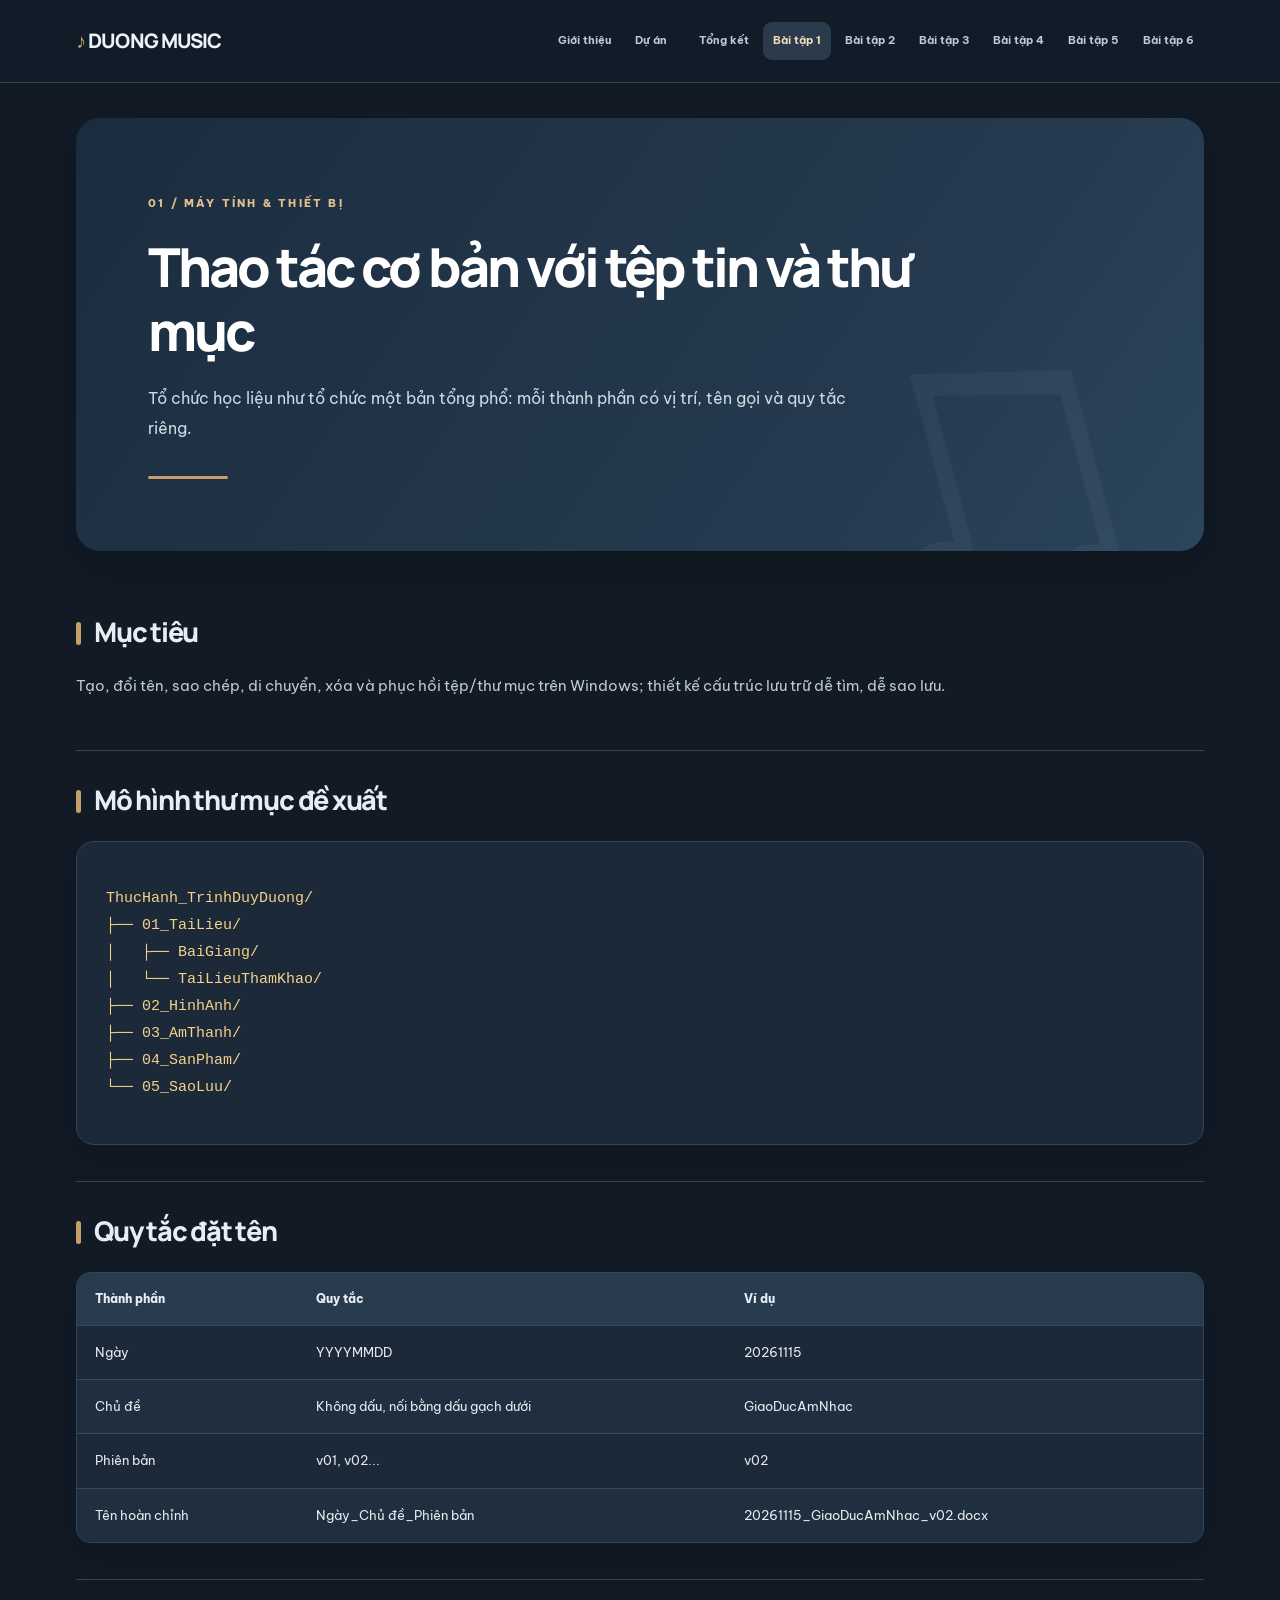
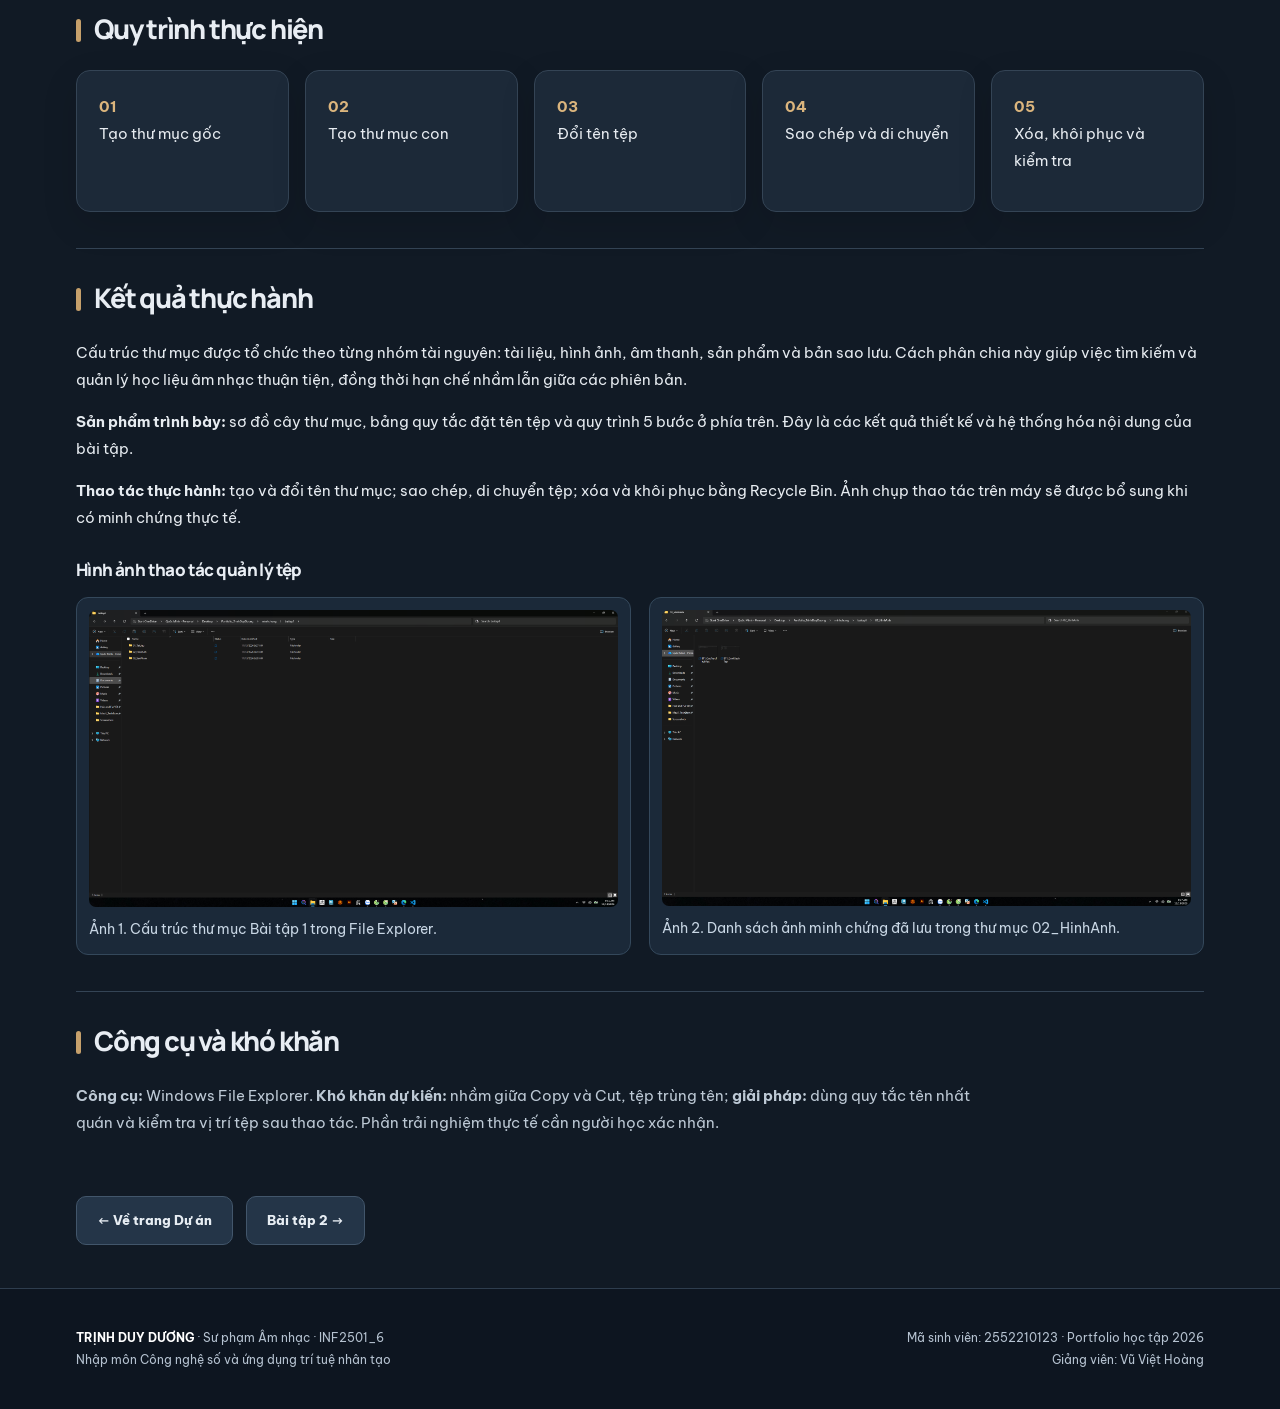
==== baitap1.html @ 11582a18 "Add files via upload" ====
<!DOCTYPE html>

<html lang="vi"><head><meta charset="utf-8"/><meta content="width=device-width, initial-scale=1" name="viewport"/><meta content="Portfolio học phần Công nghệ số và AI – Trịnh Duy Dương" name="description"/><title>Thao tác cơ bản với tệp tin và thư mục | DUONG MUSIC</title><link href="style.css" rel="stylesheet"/><script defer="True" src="assets/evidence.js"></script></head><body><header><div class="wrap nav"><a class="brand" href="index.html">♪ DUONG MUSIC</a><nav class="links"><a class="" href="index.html">Giới thiệu</a><a class="" href="projects.html">Dự án</a><a class="" href="conclusion.html">Tổng kết</a><a class="active" href="baitap1.html">Bài tập 1</a><a class="" href="baitap2.html">Bài tập 2</a><a class="" href="baitap3.html">Bài tập 3</a><a class="" href="baitap4.html">Bài tập 4</a><a class="" href="baitap5.html">Bài tập 5</a><a class="" href="baitap6.html">Bài tập 6</a></nav></div></header><main class="wrap"><div class="hero"><div class="eyebrow">01 / Máy tính &amp; thiết bị</div><h1>Thao tác cơ bản với tệp tin và thư mục</h1><p class="lead">Tổ chức học liệu như tổ chức một bản tổng phổ: mỗi thành phần có vị trí, tên gọi và quy tắc riêng.</p><div class="rule"></div></div><section class="section"><h2>Mục tiêu</h2><p>Tạo, đổi tên, sao chép, di chuyển, xóa và phục hồi tệp/thư mục trên Windows; thiết kế cấu trúc lưu trữ dễ tìm, dễ sao lưu.</p></section><section class="section"><h2>Mô hình thư mục đề xuất</h2><div class="card"><pre style="white-space:pre-wrap;color:#f5d18b">ThucHanh_TrinhDuyDuong/
├── 01_TaiLieu/
│   ├── BaiGiang/
│   └── TaiLieuThamKhao/
├── 02_HinhAnh/
├── 03_AmThanh/
├── 04_SanPham/
└── 05_SaoLuu/</pre></div></section><section class="section"><h2>Quy tắc đặt tên</h2><div class="tablewrap"><table><thead><tr><th>Thành phần</th><th>Quy tắc</th><th>Ví dụ</th></tr></thead><tbody><tr><td>Ngày</td><td>YYYYMMDD</td><td>20261115</td></tr><tr><td>Chủ đề</td><td>Không dấu, nối bằng dấu gạch dưới</td><td>GiaoDucAmNhac</td></tr><tr><td>Phiên bản</td><td>v01, v02...</td><td>v02</td></tr><tr><td>Tên hoàn chỉnh</td><td>Ngày_Chủ đề_Phiên bản</td><td>20261115_GiaoDucAmNhac_v02.docx</td></tr></tbody></table></div></section><section class="section"><h2>Quy trình thực hiện</h2><div class="flow"><div class="step"><strong>01</strong><p>Tạo thư mục gốc</p></div><div class="step"><strong>02</strong><p>Tạo thư mục con</p></div><div class="step"><strong>03</strong><p>Đổi tên tệp</p></div><div class="step"><strong>04</strong><p>Sao chép và di chuyển</p></div><div class="step"><strong>05</strong><p>Xóa, khôi phục và kiểm tra</p></div></div></section><section class="section"><h2>Kết quả thực hành</h2><div class="panel"><p>Cấu trúc thư mục được tổ chức theo từng nhóm tài nguyên: tài liệu, hình ảnh, âm thanh, sản phẩm và bản sao lưu. Cách phân chia này giúp việc tìm kiếm và quản lý học liệu âm nhạc thuận tiện, đồng thời hạn chế nhầm lẫn giữa các phiên bản.</p><p><strong>Sản phẩm trình bày:</strong> sơ đồ cây thư mục, bảng quy tắc đặt tên tệp và quy trình 5 bước ở phía trên. Đây là các kết quả thiết kế và hệ thống hóa nội dung của bài tập.</p><p><strong>Thao tác thực hành:</strong> tạo và đổi tên thư mục; sao chép, di chuyển tệp; xóa và khôi phục bằng Recycle Bin. Ảnh chụp thao tác trên máy sẽ được bổ sung khi có minh chứng thực tế.</p></div><div class="evidence-gallery" id="minhchung-bt1"><h3>Hình ảnh thao tác quản lý tệp</h3><div style="display:grid;grid-template-columns:repeat(auto-fit,minmax(280px,1fr));gap:18px;margin-top:14px">
<figure style="margin:0;padding:12px;background:#1b2939;border:1px solid #34485b;border-radius:12px"><img src="assets/BT1_CauTrucThuMuc.png" alt="Ảnh minh chứng Bài tập 1: ba thư mục 01_TaiLieu, 02_HinhAnh, 03_SanPham" style="display:block;width:100%;height:auto;border-radius:7px"/><figcaption style="padding-top:10px;color:#c8d6e4;font-size:14px">Ảnh 1. Cấu trúc thư mục Bài tập 1 trong File Explorer.</figcaption></figure>
<figure style="margin:0;padding:12px;background:#1b2939;border:1px solid #34485b;border-radius:12px"><img src="assets/BT1_DanhSachAnhMinhChung.png" alt="Ảnh minh chứng Bài tập 1: danh sách ảnh đã lưu trong thư mục 02_HinhAnh" style="display:block;width:100%;height:auto;border-radius:7px"/><figcaption style="padding-top:10px;color:#c8d6e4;font-size:14px">Ảnh 2. Danh sách ảnh minh chứng đã lưu trong thư mục 02_HinhAnh.</figcaption></figure>
</div></div></section><section class="section"><h2>Công cụ và khó khăn</h2><p><b>Công cụ:</b> Windows File Explorer. <b>Khó khăn dự kiến:</b> nhầm giữa Copy và Cut, tệp trùng tên; <b>giải pháp:</b> dùng quy tắc tên nhất quán và kiểm tra vị trí tệp sau thao tác. Phần trải nghiệm thực tế cần người học xác nhận.</p></section><p><a class="btn" href="projects.html">← Về trang Dự án</a> <a class="btn" href="baitap2.html">Bài tập 2 →</a></p></main><footer><div class="wrap footer-grid"><div><strong>TRỊNH DUY DƯƠNG</strong> · Sư phạm Âm nhạc · INF2501_6<br/>Nhập môn Công nghệ số và ứng dụng trí tuệ nhân tạo</div><div>Mã sinh viên: 2552210123 · Portfolio học tập 2026<br/>Giảng viên: Vũ Việt Hoàng</div></div></footer></body></html>
---- style.css ----
@import url('https://fonts.googleapis.com/css2?family=Be+Vietnam+Pro:wght@400;500;600;700;800&family=Manrope:wght@400;500;600;700;800&display=swap');
:root{--bg:#f7f7f4;--paper:#fff;--ink:#14233b;--sub:#5e6a7b;--navy:#101d32;--navy2:#1b2b44;--gold:#bd8c42;--line:#e3e6e9;--soft:#edf0f2;--radius:18px;--shadow:0 12px 38px rgba(16,29,50,.055)}
*{box-sizing:border-box}html{scroll-behavior:smooth}body{margin:0;background:var(--bg);color:var(--ink);font:15px/1.8 'Be Vietnam Pro','Manrope',Arial,sans-serif;-webkit-font-smoothing:antialiased}a{color:#8b622b;text-underline-offset:3px}a:hover{color:#b17d35}img{max-width:100%}p{margin:0 0 15px}h1,h2,h3{letter-spacing:-.035em}strong,b{font-weight:700}.wrap{max-width:1200px;margin:0 auto;padding:0 36px}
header{background:rgba(255,255,255,.96);border-bottom:1px solid var(--line);position:sticky;top:0;z-index:30;backdrop-filter:blur(20px)}.nav{min-height:82px;display:flex;align-items:center;justify-content:space-between;gap:22px}.brand{font:800 20px/1.2 'Manrope',sans-serif;letter-spacing:-.045em;color:var(--navy);text-decoration:none;white-space:nowrap}.brand::first-letter{color:var(--gold)}.links{display:flex;align-items:center;gap:3px}.links a{display:inline-block;color:#596579;text-decoration:none;padding:9px 13px;border-radius:9px;font-size:12px;font-weight:700;white-space:nowrap;transition:background .2s,color .2s}.links a:hover,.links a.active{color:var(--navy);background:#eef0f2}.links a[href^='baitap']{padding:9px 10px;font-size:11px}.links a[href='projects.html']{margin-right:8px}
main{min-height:72vh;padding-bottom:45px}.hero{position:relative;overflow:hidden;margin:35px 0 32px;padding:76px 72px 72px;border-radius:24px;background:linear-gradient(122deg,#111e32 0%,#192b45 73%,#233a58 100%);color:white;isolation:isolate;box-shadow:0 20px 48px rgba(16,29,50,.14)}.hero:after{content:'♫';position:absolute;right:50px;bottom:-145px;font:400 460px/1 Georgia,serif;color:rgba(255,255,255,.045);transform:rotate(-15deg);z-index:-1}.eyebrow{color:#e4b96e;font-size:11px;font-weight:800;letter-spacing:.2em;text-transform:uppercase}.hero h1{font:800 clamp(35px,4.2vw,59px)/1.19 'Manrope','Be Vietnam Pro',sans-serif;max-width:850px;letter-spacing:-.055em;margin:21px 0 20px}.hero .lead{font-size:16px;line-height:1.9;max-width:720px;color:#d7e1ed;margin:0}.rule{height:3px;width:80px;background:var(--gold);margin:32px 0 0;border-radius:4px}
.section{padding:30px 0 36px;border-bottom:1px solid var(--line)}.section:last-of-type{border-bottom:0}.section h2{color:var(--navy);font:800 27px/1.4 'Manrope','Be Vietnam Pro',sans-serif;margin:0 0 22px;letter-spacing:-.045em}.section h2:before{content:'';display:inline-block;width:5px;height:23px;background:var(--gold);border-radius:6px;margin-right:13px;vertical-align:-3px}.section h3{font:800 17px/1.55 'Manrope','Be Vietnam Pro',sans-serif;margin:0 0 13px;color:var(--navy)}.section>p{max-width:900px;color:#4e5a6a}.grid{display:grid;grid-template-columns:repeat(3,minmax(0,1fr));gap:20px}.grid.two{grid-template-columns:repeat(2,minmax(0,1fr))}.card{background:var(--paper);border:1px solid var(--line);border-radius:var(--radius);padding:28px 29px;box-shadow:var(--shadow);overflow:hidden;min-width:0}.card p,.card li{color:#536071}.card p:last-child{margin-bottom:0}.card .tag{margin:5px 0}.num{font:800 42px/1.1 'Manrope',sans-serif;color:var(--gold);margin-bottom:12px}.tag{display:inline-block;background:#f6eee2;color:#91672f;border:1px solid #e8d6b7;border-radius:7px;padding:4px 10px;font-size:11px;font-weight:700;letter-spacing:.02em}.btn{display:inline-flex;align-items:center;justify-content:center;gap:7px;padding:12px 20px;border:1px solid #cbd3dd;border-radius:10px;color:var(--navy);background:white;text-decoration:none;font-size:13px;font-weight:800;margin:9px 10px 8px 0;transition:transform .2s,box-shadow .2s}.btn:hover{transform:translateY(-2px);box-shadow:var(--shadow);color:var(--navy)}.btn.primary{background:var(--navy);color:white;border-color:var(--navy)}.list{padding-left:22px;margin:0}.list li{padding:5px 0}.notice{background:#fffaf1;border:1px solid #e8d8b8;border-left:4px solid var(--gold);padding:20px 24px;border-radius:10px;color:#554934}.muted{color:var(--sub)!important}.tablewrap{overflow-x:auto;border:1px solid var(--line);border-radius:14px;background:white;box-shadow:var(--shadow)}table{border-collapse:collapse;width:100%;min-width:620px;font-size:13px}th,td{padding:15px 18px;text-align:left;border-bottom:1px solid #e9ebef;vertical-align:top}th{background:#f1f3f5;color:var(--navy);font-size:12px;font-weight:800}tr:nth-child(even){background:#fafbfc}tr:last-child td{border-bottom:0}.figure{width:100%;border-radius:12px;border:1px solid var(--line);object-fit:contain;max-height:480px;background:#f2f4f6}.caption{font-size:12px;color:var(--sub);margin:7px 0 18px}.flow{display:flex;gap:16px;flex-wrap:wrap}.step{flex:1;min-width:180px;padding:22px;background:white;border:1px solid var(--line);border-radius:14px;box-shadow:var(--shadow)}.step strong{color:#a47735}.quote{font:600 20px/1.7 'Be Vietnam Pro',sans-serif;color:#273951;padding:24px 28px;border-left:4px solid var(--gold);background:#f7f4ee;border-radius:0 12px 12px 0}footer{background:var(--navy);color:#c4cfdd;padding:38px 0;font-size:12px;margin-top:35px}.footer-grid{display:flex;justify-content:space-between;gap:25px;flex-wrap:wrap}.footer-grid strong{color:white}.footer-grid>div:last-child{text-align:right}
/* bespoke home and projects */.home-hero{min-height:470px;display:flex;align-items:center}.home-hero h1{max-width:730px}.home-hero .lead{max-width:650px}.home-hero:before{content:'';position:absolute;width:420px;height:420px;right:-190px;top:-190px;border:1px solid rgba(255,255,255,.13);border-radius:50%;box-shadow:0 0 0 50px rgba(255,255,255,.025),0 0 0 100px rgba(255,255,255,.025)}.home-hero .hero-cta{margin-top:26px}.hero-cta .btn{background:#e7b96c;color:#172337;border:0}.section-kicker{font:800 11px/1.5 'Manrope',sans-serif;letter-spacing:.18em;text-transform:uppercase;color:#a1763e;margin-bottom:9px}.project-card{display:flex;flex-direction:column;min-height:270px;position:relative;transition:transform .2s,box-shadow .2s}.project-card:hover{transform:translateY(-4px);box-shadow:0 18px 38px rgba(16,29,50,.10)}.project-card .btn{margin-top:auto;align-self:flex-start}.project-card .num{font-size:35px}.section-head{display:flex;align-items:end;justify-content:space-between;gap:20px}.section-head p{max-width:600px;color:var(--sub)}
@media(max-width:1000px){.wrap{padding:0 22px}.nav{align-items:flex-start;flex-direction:column;padding:14px 0;gap:10px}.links{flex-wrap:wrap}.links a{font-size:11px}.hero{padding:58px 45px}.grid{grid-template-columns:repeat(2,minmax(0,1fr))}}@media(max-width:680px){.wrap{padding:0 16px}.hero{margin:20px 0;padding:48px 26px;border-radius:17px}.hero h1{font-size:33px}.hero .lead{font-size:14px}.grid,.grid.two{grid-template-columns:1fr}.card{padding:23px}.section{padding:22px 0}.section h2{font-size:22px}.footer-grid>div:last-child{text-align:left}.home-hero{min-height:380px}.links a[href^='baitap']{padding:7px}.nav{min-height:unset}}

/* DUONG MUSIC | Calm dark editorial palette — applies to all 9 pages */
:root{--bg:#111a25;--paper:#1c2938;--ink:#e6ebf0;--sub:#aebbc9;--navy:#e7edf4;--navy2:#233549;--gold:#c6a06b;--line:#344455;--soft:#223242;--shadow:0 12px 36px rgba(0,0,0,.12)}
body{background:var(--bg);color:var(--ink)}
header{background:rgba(19,29,41,.96);border-bottom-color:var(--line)}
.brand{color:#edf2f7}.links a{color:#c0cad5}.links a:hover,.links a.active{color:#f2dfbd;background:#2c3b4c}
a{color:#e3ba80}a:hover{color:#f6d4a2}
.hero{background:linear-gradient(125deg,#1b2c3e 0%,#263b50 74%,#2b455a 100%);box-shadow:0 16px 38px rgba(0,0,0,.16)}
.hero .lead{color:#d0dae3}.eyebrow{color:#e3c18c}
.section{border-bottom-color:var(--line)}.section h2,.section h3{color:#e8edf3}.section>p{color:#bdc9d5}
.card,.step{background:var(--paper);border-color:var(--line);box-shadow:var(--shadow)}
.card p,.card li{color:#c1ccd8}.muted{color:#aebbc9!important}.section-kicker{color:#d8b47f}.section-head p{color:#afbdca}
.tag{background:#3b352f;border-color:#65513a;color:#e5c18b}
.btn{background:#243548;border-color:#42566b;color:#e7edf3}.btn:hover{color:#fff;background:#30465d}.btn.primary{background:#b98f57;color:#111a25;border-color:#b98f57}.hero-cta .btn{background:#d1a76d;color:#1a2634}
.notice{background:#2d2b29;border-color:#5c4b36;color:#e3d6c5}
.tablewrap{background:var(--paper);border-color:var(--line)}th{background:#293b4e;color:#e6edf4}th,td{border-bottom-color:#39495b}tr:nth-child(even){background:#202f3f}tr:nth-child(odd){background:#1c2938}
.figure{background:#253545;border-color:var(--line)}.caption,.source-preview figcaption{color:#acbaca!important}
.quote{background:#273442;color:#e0e8ef}.step strong{color:#dbb57d}
footer{background:#0d1520;color:#b5c2d0;border-top:1px solid #2e3d4e}
footer strong{color:#edf2f7}
code{background:#2a394a;color:#e5c18b;padding:2px 5px;border-radius:4px}
input,textarea,select{background:#1c2938;color:#e6ebf0;border-color:#465a6e}
.source-preview img{border-color:#3b4d60!important}

/* Evidence areas display actual screenshots only when user-supplied files exist. */
.evidence-gallery{margin-top:26px}.evidence-gallery h3{margin-bottom:14px}.evidence-slot{min-height:130px;border:1px dashed #7c8a98;border-radius:15px;background:rgba(255,255,255,.025);display:flex;flex-direction:column;justify-content:center;align-items:center;gap:7px;padding:20px;text-align:center}.evidence-slot span{font-weight:700;color:#e6e9ee}.evidence-slot small{color:#9ba9b8}.evidence-slot img{width:100%;height:auto;max-height:370px;object-fit:contain;border-radius:10px}.evidence-gallery .grid{margin-top:14px}

/* Full-length navigation labels, responsive wrapping */
.nav{gap:16px;flex-wrap:wrap;padding-top:13px;padding-bottom:13px}.links{display:flex;flex-wrap:wrap;align-items:center;justify-content:flex-end;gap:4px}.links a{white-space:nowrap;font-size:clamp(11px,.82vw,13px);padding:9px 10px}@media(max-width:1050px){.nav{justify-content:center}.links{justify-content:center}}
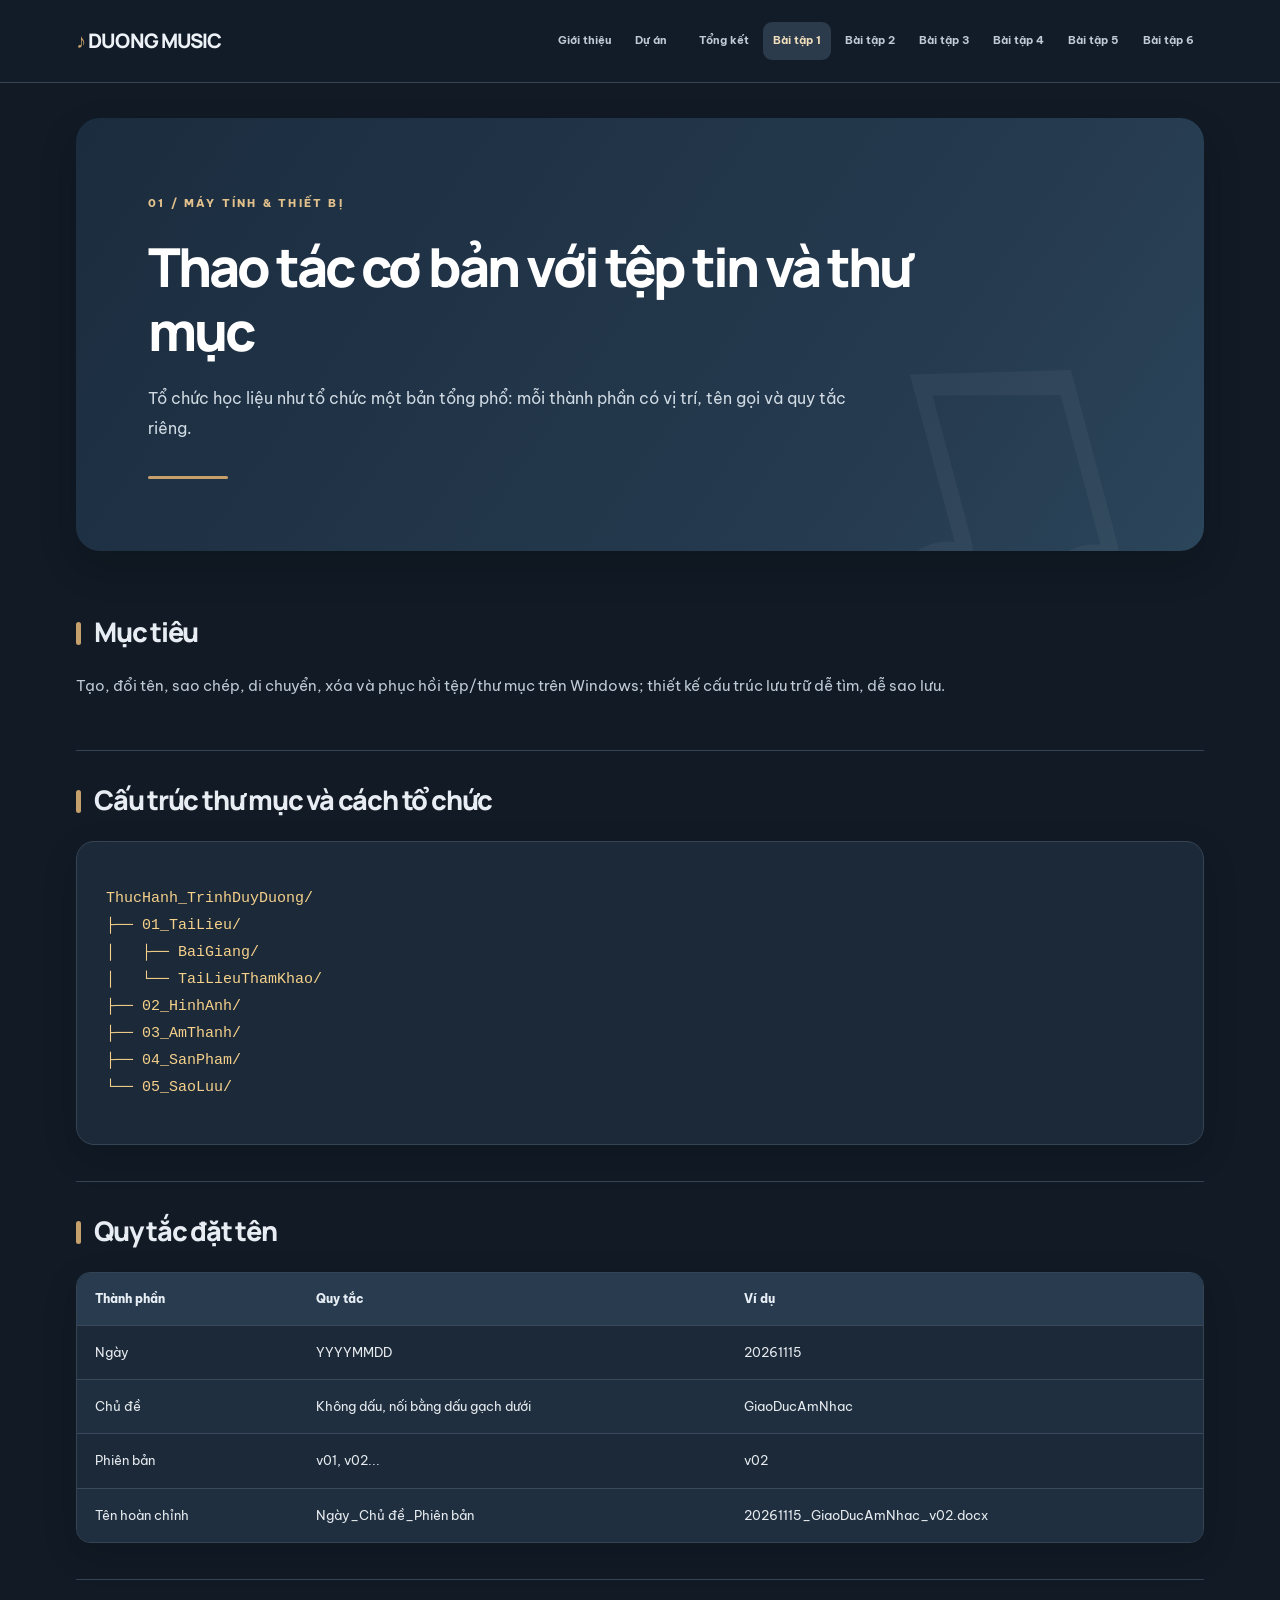
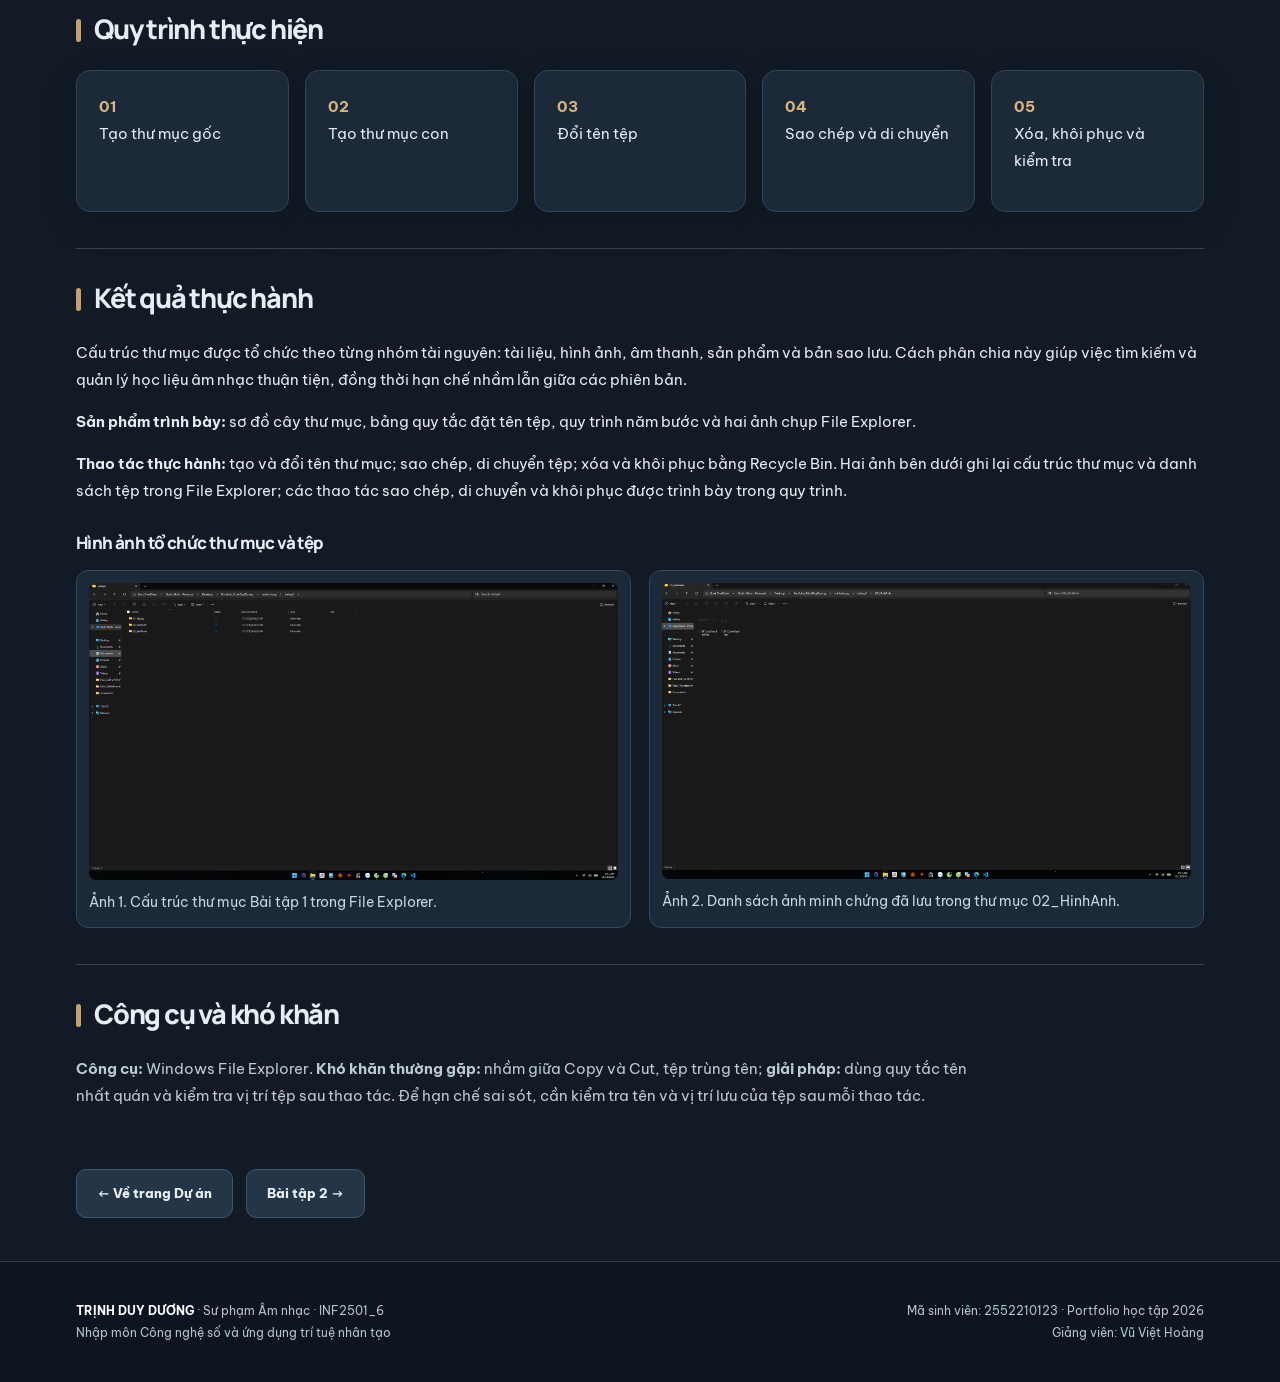
==== commit 846057ea: "Add files via upload" ====
--- a/baitap1.html
+++ b/baitap1.html
@@ -1,13 +1,13 @@
 <!DOCTYPE html>
 
-<html lang="vi"><head><meta charset="utf-8"/><meta content="width=device-width, initial-scale=1" name="viewport"/><meta content="Portfolio học phần Công nghệ số và AI – Trịnh Duy Dương" name="description"/><title>Thao tác cơ bản với tệp tin và thư mục | DUONG MUSIC</title><link href="style.css" rel="stylesheet"/><script defer="True" src="assets/evidence.js"></script></head><body><header><div class="wrap nav"><a class="brand" href="index.html">♪ DUONG MUSIC</a><nav class="links"><a class="" href="index.html">Giới thiệu</a><a class="" href="projects.html">Dự án</a><a class="" href="conclusion.html">Tổng kết</a><a class="active" href="baitap1.html">Bài tập 1</a><a class="" href="baitap2.html">Bài tập 2</a><a class="" href="baitap3.html">Bài tập 3</a><a class="" href="baitap4.html">Bài tập 4</a><a class="" href="baitap5.html">Bài tập 5</a><a class="" href="baitap6.html">Bài tập 6</a></nav></div></header><main class="wrap"><div class="hero"><div class="eyebrow">01 / Máy tính &amp; thiết bị</div><h1>Thao tác cơ bản với tệp tin và thư mục</h1><p class="lead">Tổ chức học liệu như tổ chức một bản tổng phổ: mỗi thành phần có vị trí, tên gọi và quy tắc riêng.</p><div class="rule"></div></div><section class="section"><h2>Mục tiêu</h2><p>Tạo, đổi tên, sao chép, di chuyển, xóa và phục hồi tệp/thư mục trên Windows; thiết kế cấu trúc lưu trữ dễ tìm, dễ sao lưu.</p></section><section class="section"><h2>Mô hình thư mục đề xuất</h2><div class="card"><pre style="white-space:pre-wrap;color:#f5d18b">ThucHanh_TrinhDuyDuong/
+<html lang="vi"><head><meta charset="utf-8"/><meta content="width=device-width, initial-scale=1" name="viewport"/><meta content="Portfolio học phần Công nghệ số và AI – Trịnh Duy Dương" name="description"/><title>Thao tác cơ bản với tệp tin và thư mục | DUONG MUSIC</title><link href="style.css" rel="stylesheet"/><script defer="True" src="assets/evidence.js"></script></head><body><header><div class="wrap nav"><a class="brand" href="index.html">♪ DUONG MUSIC</a><nav class="links"><a class="" href="index.html">Giới thiệu</a><a class="" href="projects.html">Dự án</a><a class="" href="conclusion.html">Tổng kết</a><a class="active" href="baitap1.html">Bài tập 1</a><a class="" href="baitap2.html">Bài tập 2</a><a class="" href="baitap3.html">Bài tập 3</a><a class="" href="baitap4.html">Bài tập 4</a><a class="" href="baitap5.html">Bài tập 5</a><a class="" href="baitap6.html">Bài tập 6</a></nav></div></header><main class="wrap"><div class="hero"><div class="eyebrow">01 / Máy tính &amp; thiết bị</div><h1>Thao tác cơ bản với tệp tin và thư mục</h1><p class="lead">Tổ chức học liệu như tổ chức một bản tổng phổ: mỗi thành phần có vị trí, tên gọi và quy tắc riêng.</p><div class="rule"></div></div><section class="section"><h2>Mục tiêu</h2><p>Tạo, đổi tên, sao chép, di chuyển, xóa và phục hồi tệp/thư mục trên Windows; thiết kế cấu trúc lưu trữ dễ tìm, dễ sao lưu.</p></section><section class="section"><h2>Cấu trúc thư mục và cách tổ chức</h2><div class="card"><pre style="white-space:pre-wrap;color:#f5d18b">ThucHanh_TrinhDuyDuong/
 ├── 01_TaiLieu/
 │   ├── BaiGiang/
 │   └── TaiLieuThamKhao/
 ├── 02_HinhAnh/
 ├── 03_AmThanh/
 ├── 04_SanPham/
-└── 05_SaoLuu/</pre></div></section><section class="section"><h2>Quy tắc đặt tên</h2><div class="tablewrap"><table><thead><tr><th>Thành phần</th><th>Quy tắc</th><th>Ví dụ</th></tr></thead><tbody><tr><td>Ngày</td><td>YYYYMMDD</td><td>20261115</td></tr><tr><td>Chủ đề</td><td>Không dấu, nối bằng dấu gạch dưới</td><td>GiaoDucAmNhac</td></tr><tr><td>Phiên bản</td><td>v01, v02...</td><td>v02</td></tr><tr><td>Tên hoàn chỉnh</td><td>Ngày_Chủ đề_Phiên bản</td><td>20261115_GiaoDucAmNhac_v02.docx</td></tr></tbody></table></div></section><section class="section"><h2>Quy trình thực hiện</h2><div class="flow"><div class="step"><strong>01</strong><p>Tạo thư mục gốc</p></div><div class="step"><strong>02</strong><p>Tạo thư mục con</p></div><div class="step"><strong>03</strong><p>Đổi tên tệp</p></div><div class="step"><strong>04</strong><p>Sao chép và di chuyển</p></div><div class="step"><strong>05</strong><p>Xóa, khôi phục và kiểm tra</p></div></div></section><section class="section"><h2>Kết quả thực hành</h2><div class="panel"><p>Cấu trúc thư mục được tổ chức theo từng nhóm tài nguyên: tài liệu, hình ảnh, âm thanh, sản phẩm và bản sao lưu. Cách phân chia này giúp việc tìm kiếm và quản lý học liệu âm nhạc thuận tiện, đồng thời hạn chế nhầm lẫn giữa các phiên bản.</p><p><strong>Sản phẩm trình bày:</strong> sơ đồ cây thư mục, bảng quy tắc đặt tên tệp và quy trình 5 bước ở phía trên. Đây là các kết quả thiết kế và hệ thống hóa nội dung của bài tập.</p><p><strong>Thao tác thực hành:</strong> tạo và đổi tên thư mục; sao chép, di chuyển tệp; xóa và khôi phục bằng Recycle Bin. Ảnh chụp thao tác trên máy sẽ được bổ sung khi có minh chứng thực tế.</p></div><div class="evidence-gallery" id="minhchung-bt1"><h3>Hình ảnh thao tác quản lý tệp</h3><div style="display:grid;grid-template-columns:repeat(auto-fit,minmax(280px,1fr));gap:18px;margin-top:14px">
+└── 05_SaoLuu/</pre></div></section><section class="section"><h2>Quy tắc đặt tên</h2><div class="tablewrap"><table><thead><tr><th>Thành phần</th><th>Quy tắc</th><th>Ví dụ</th></tr></thead><tbody><tr><td>Ngày</td><td>YYYYMMDD</td><td>20261115</td></tr><tr><td>Chủ đề</td><td>Không dấu, nối bằng dấu gạch dưới</td><td>GiaoDucAmNhac</td></tr><tr><td>Phiên bản</td><td>v01, v02...</td><td>v02</td></tr><tr><td>Tên hoàn chỉnh</td><td>Ngày_Chủ đề_Phiên bản</td><td>20261115_GiaoDucAmNhac_v02.docx</td></tr></tbody></table></div></section><section class="section"><h2>Quy trình thực hiện</h2><div class="flow"><div class="step"><strong>01</strong><p>Tạo thư mục gốc</p></div><div class="step"><strong>02</strong><p>Tạo thư mục con</p></div><div class="step"><strong>03</strong><p>Đổi tên tệp</p></div><div class="step"><strong>04</strong><p>Sao chép và di chuyển</p></div><div class="step"><strong>05</strong><p>Xóa, khôi phục và kiểm tra</p></div></div></section><section class="section"><h2>Kết quả thực hành</h2><div class="panel"><p>Cấu trúc thư mục được tổ chức theo từng nhóm tài nguyên: tài liệu, hình ảnh, âm thanh, sản phẩm và bản sao lưu. Cách phân chia này giúp việc tìm kiếm và quản lý học liệu âm nhạc thuận tiện, đồng thời hạn chế nhầm lẫn giữa các phiên bản.</p><p><strong>Sản phẩm trình bày:</strong> sơ đồ cây thư mục, bảng quy tắc đặt tên tệp, quy trình năm bước và hai ảnh chụp File Explorer.</p><p><strong>Thao tác thực hành:</strong> tạo và đổi tên thư mục; sao chép, di chuyển tệp; xóa và khôi phục bằng Recycle Bin. Hai ảnh bên dưới ghi lại cấu trúc thư mục và danh sách tệp trong File Explorer; các thao tác sao chép, di chuyển và khôi phục được trình bày trong quy trình.</p></div><div class="evidence-gallery" id="minhchung-bt1"><h3>Hình ảnh tổ chức thư mục và tệp</h3><div style="display:grid;grid-template-columns:repeat(auto-fit,minmax(280px,1fr));gap:18px;margin-top:14px">
 <figure style="margin:0;padding:12px;background:#1b2939;border:1px solid #34485b;border-radius:12px"><img src="assets/BT1_CauTrucThuMuc.png" alt="Ảnh minh chứng Bài tập 1: ba thư mục 01_TaiLieu, 02_HinhAnh, 03_SanPham" style="display:block;width:100%;height:auto;border-radius:7px"/><figcaption style="padding-top:10px;color:#c8d6e4;font-size:14px">Ảnh 1. Cấu trúc thư mục Bài tập 1 trong File Explorer.</figcaption></figure>
 <figure style="margin:0;padding:12px;background:#1b2939;border:1px solid #34485b;border-radius:12px"><img src="assets/BT1_DanhSachAnhMinhChung.png" alt="Ảnh minh chứng Bài tập 1: danh sách ảnh đã lưu trong thư mục 02_HinhAnh" style="display:block;width:100%;height:auto;border-radius:7px"/><figcaption style="padding-top:10px;color:#c8d6e4;font-size:14px">Ảnh 2. Danh sách ảnh minh chứng đã lưu trong thư mục 02_HinhAnh.</figcaption></figure>
-</div></div></section><section class="section"><h2>Công cụ và khó khăn</h2><p><b>Công cụ:</b> Windows File Explorer. <b>Khó khăn dự kiến:</b> nhầm giữa Copy và Cut, tệp trùng tên; <b>giải pháp:</b> dùng quy tắc tên nhất quán và kiểm tra vị trí tệp sau thao tác. Phần trải nghiệm thực tế cần người học xác nhận.</p></section><p><a class="btn" href="projects.html">← Về trang Dự án</a> <a class="btn" href="baitap2.html">Bài tập 2 →</a></p></main><footer><div class="wrap footer-grid"><div><strong>TRỊNH DUY DƯƠNG</strong> · Sư phạm Âm nhạc · INF2501_6<br/>Nhập môn Công nghệ số và ứng dụng trí tuệ nhân tạo</div><div>Mã sinh viên: 2552210123 · Portfolio học tập 2026<br/>Giảng viên: Vũ Việt Hoàng</div></div></footer></body></html>+</div></div></section><section class="section"><h2>Công cụ và khó khăn</h2><p><b>Công cụ:</b> Windows File Explorer. <b>Khó khăn thường gặp:</b> nhầm giữa Copy và Cut, tệp trùng tên; <b>giải pháp:</b> dùng quy tắc tên nhất quán và kiểm tra vị trí tệp sau thao tác. Để hạn chế sai sót, cần kiểm tra tên và vị trí lưu của tệp sau mỗi thao tác.</p></section><p><a class="btn" href="projects.html">← Về trang Dự án</a> <a class="btn" href="baitap2.html">Bài tập 2 →</a></p></main><footer><div class="wrap footer-grid"><div><strong>TRỊNH DUY DƯƠNG</strong> · Sư phạm Âm nhạc · INF2501_6<br/>Nhập môn Công nghệ số và ứng dụng trí tuệ nhân tạo</div><div>Mã sinh viên: 2552210123 · Portfolio học tập 2026<br/>Giảng viên: Vũ Việt Hoàng</div></div></footer></body></html>
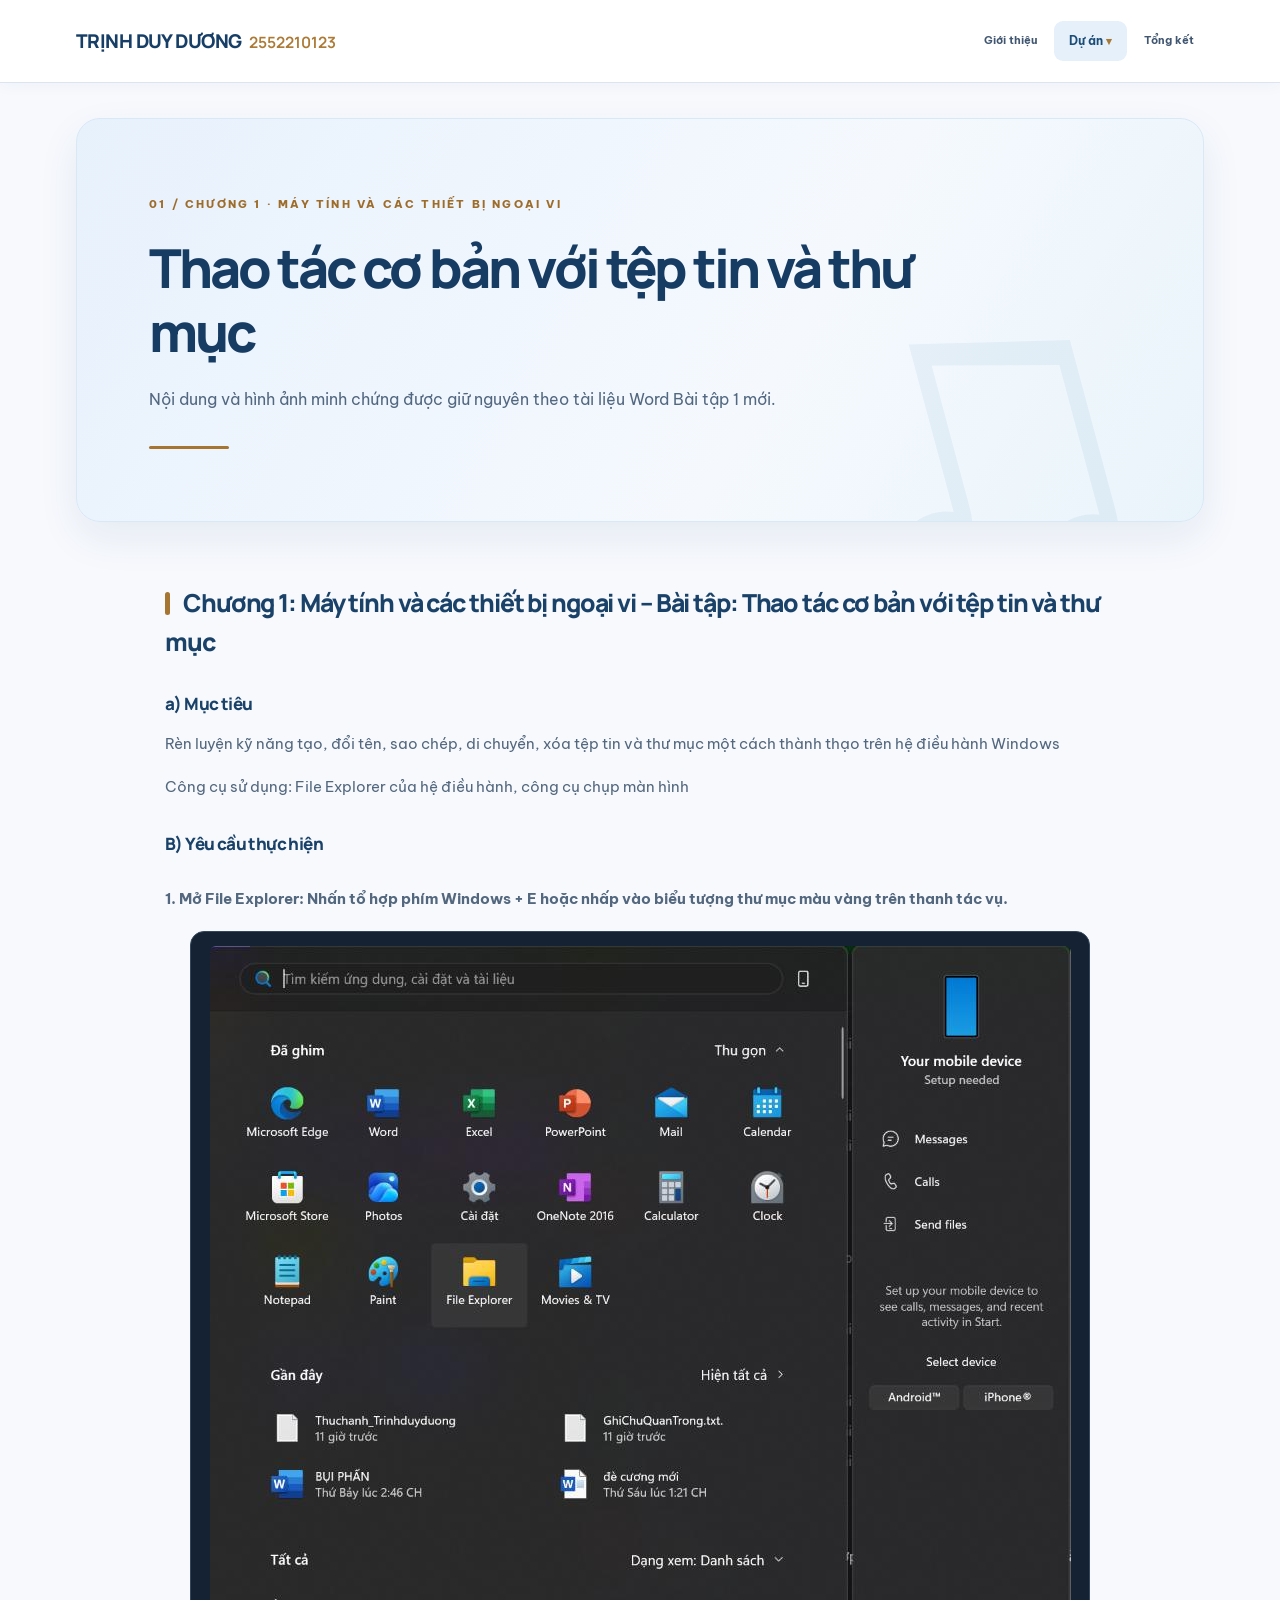
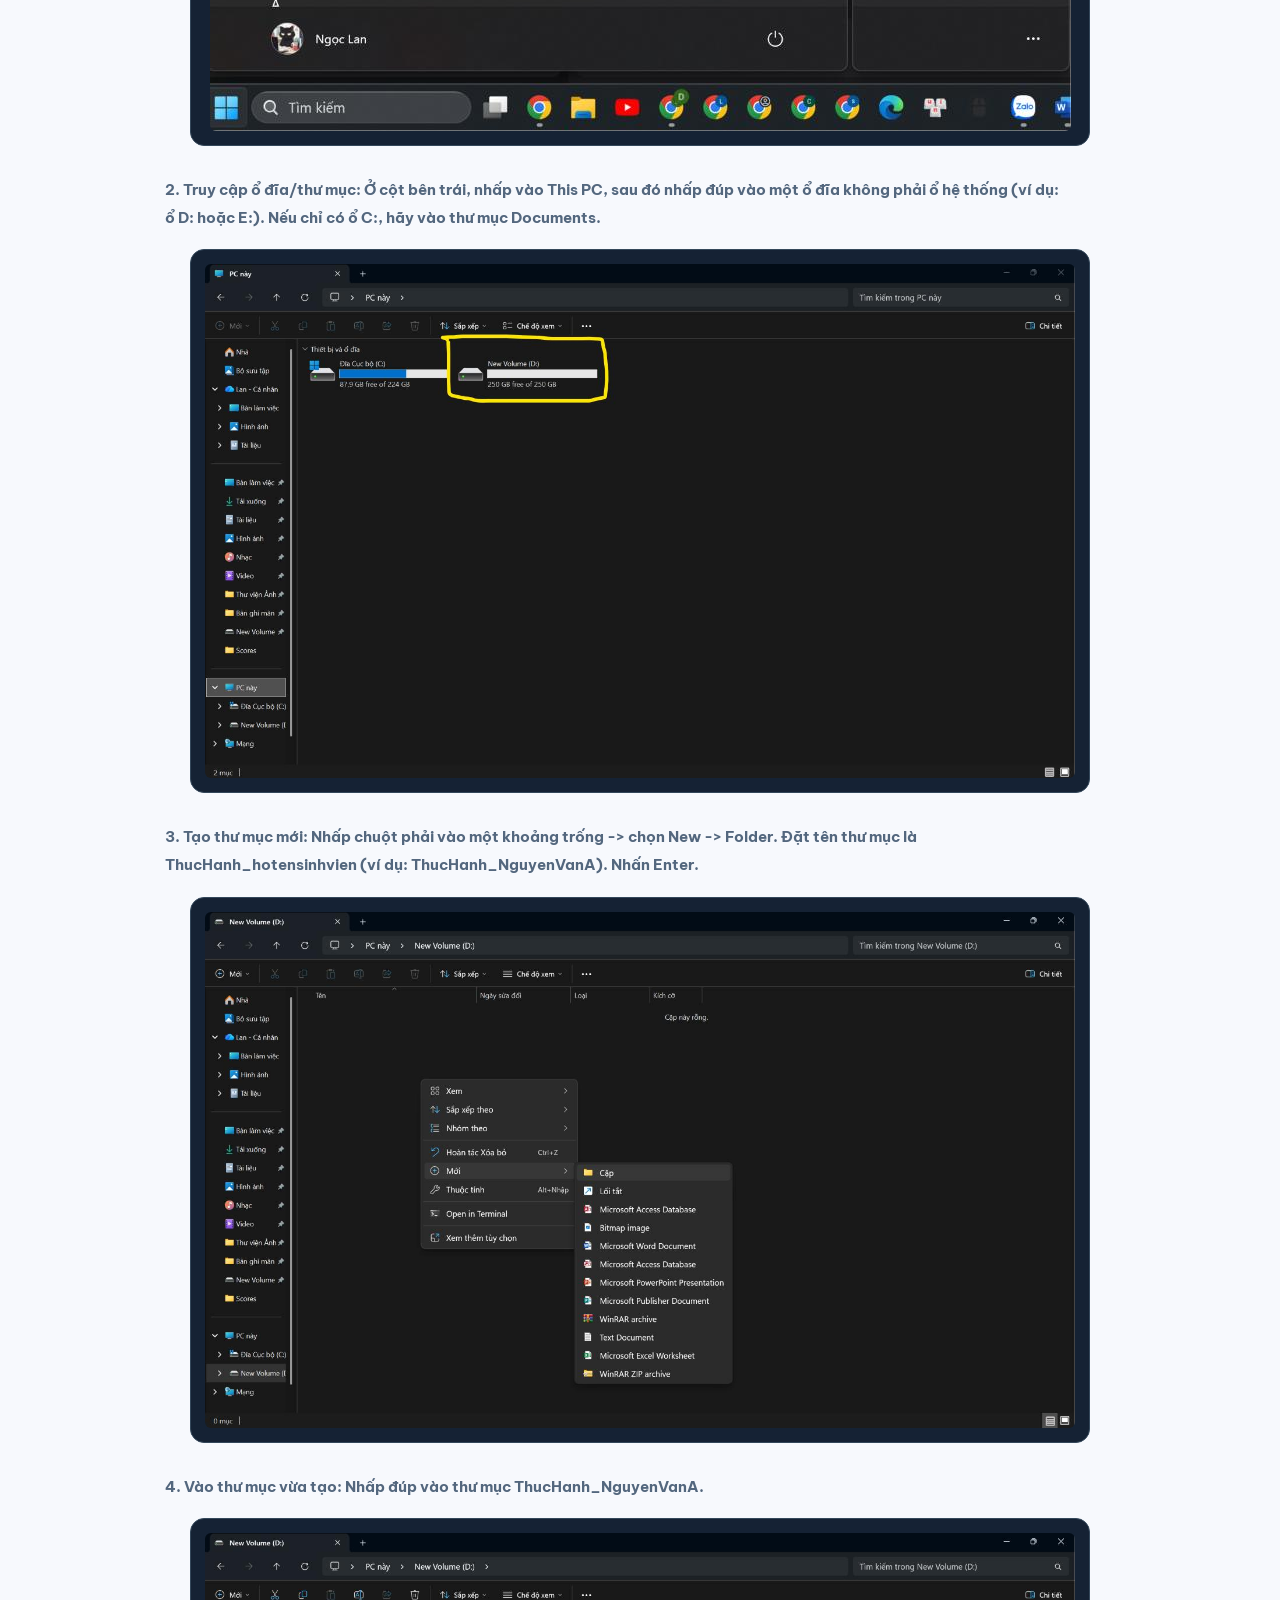
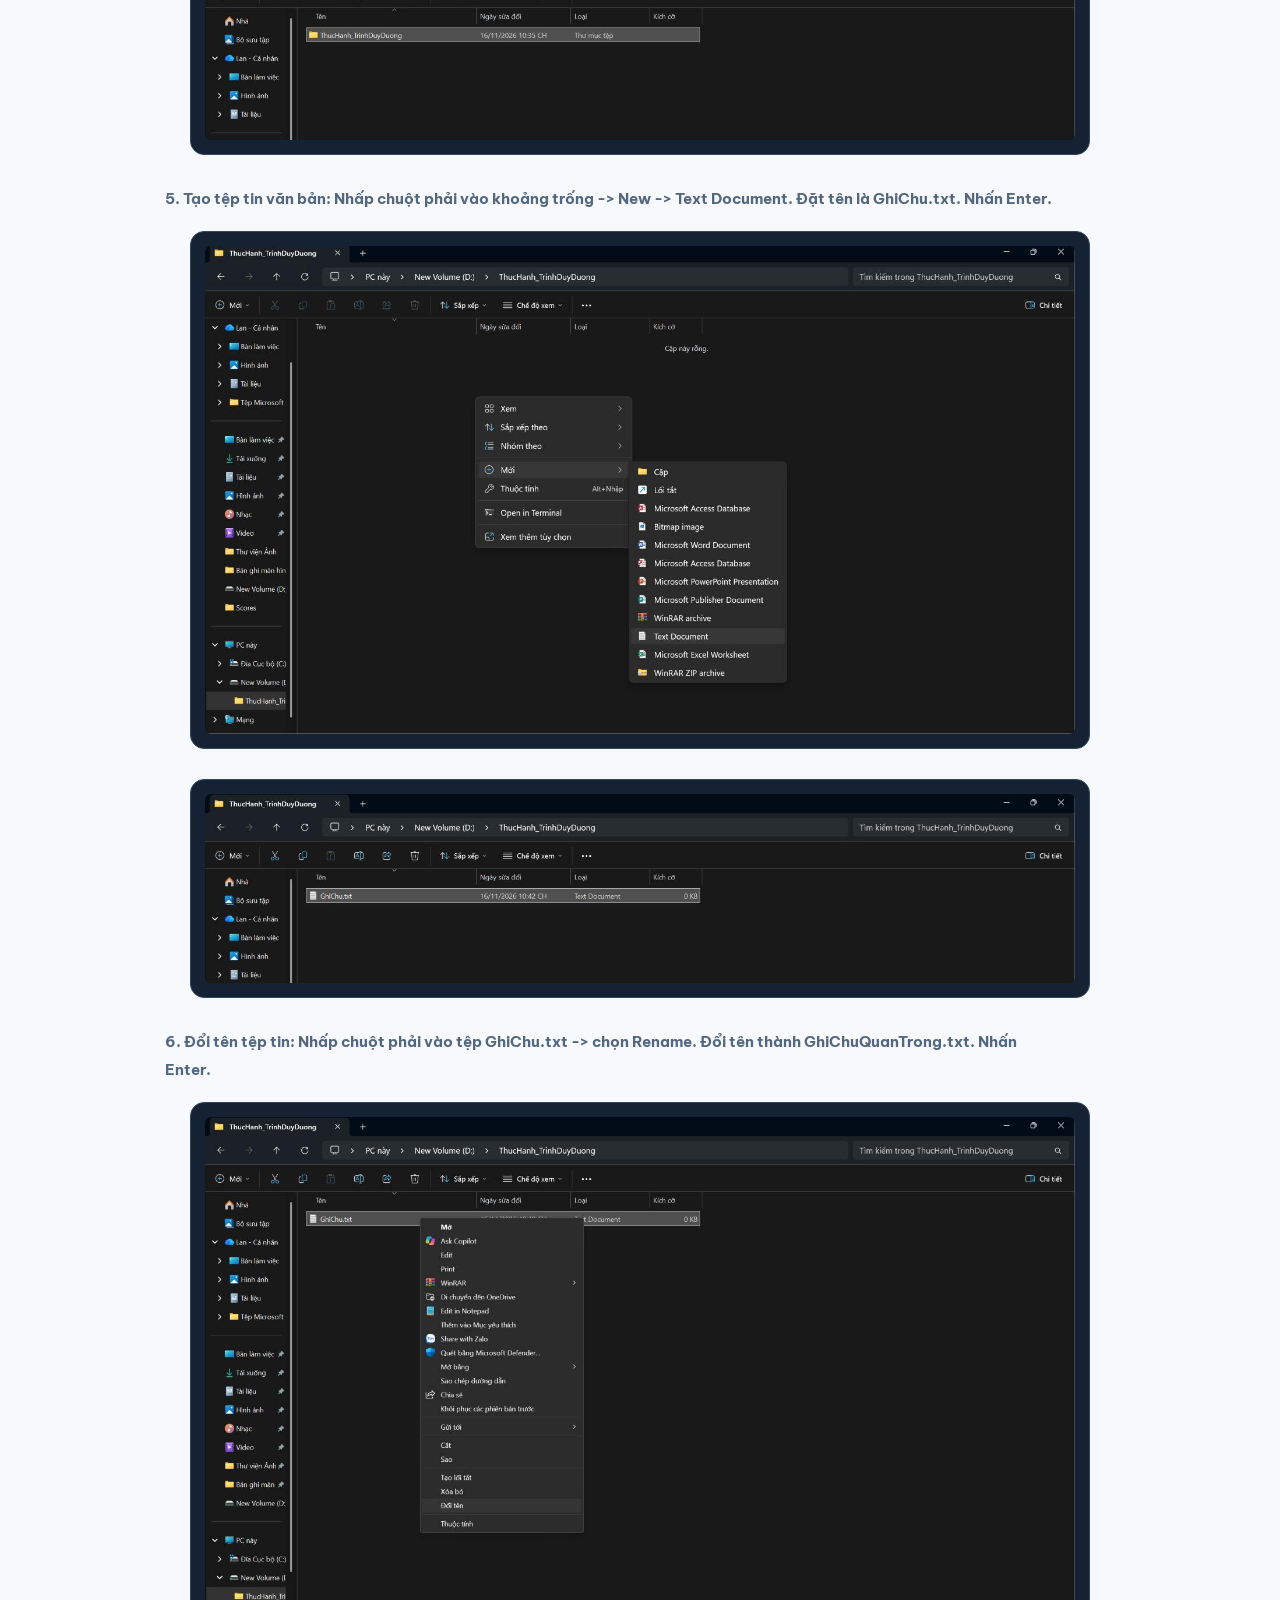
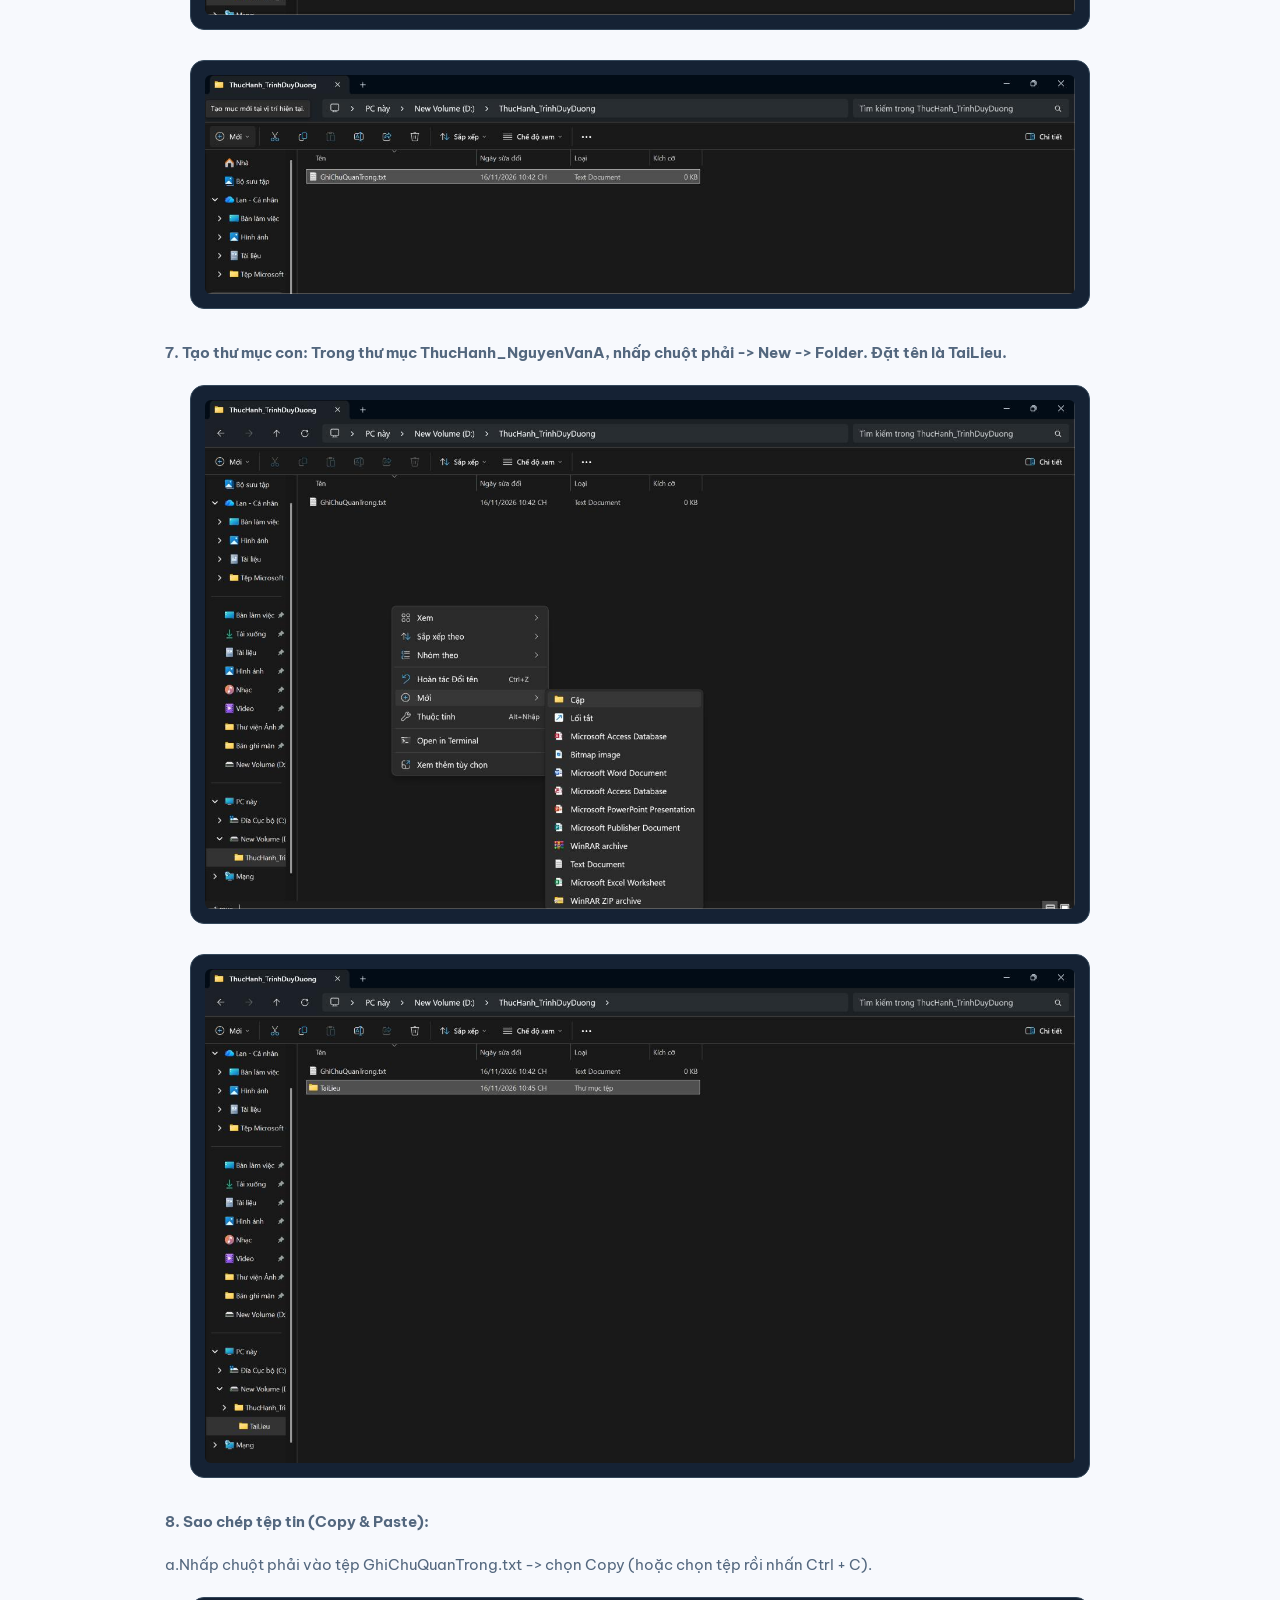
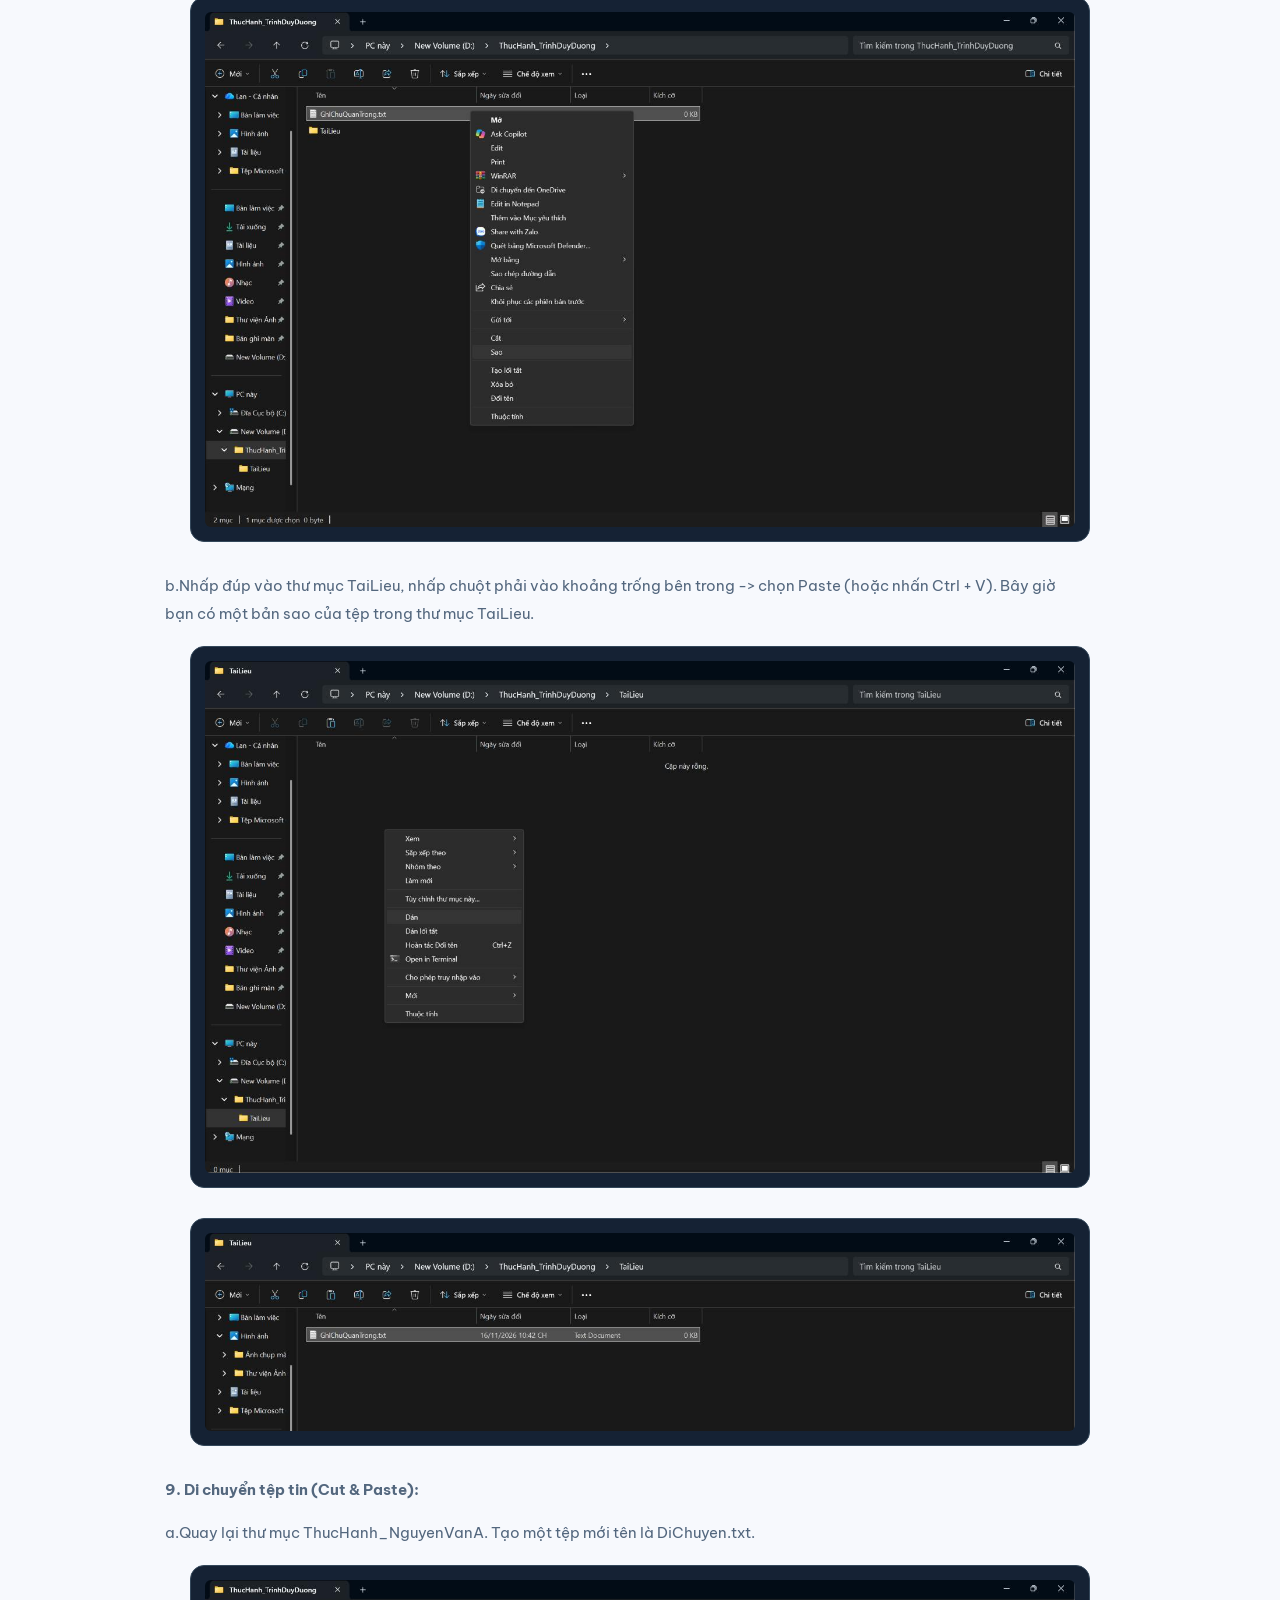
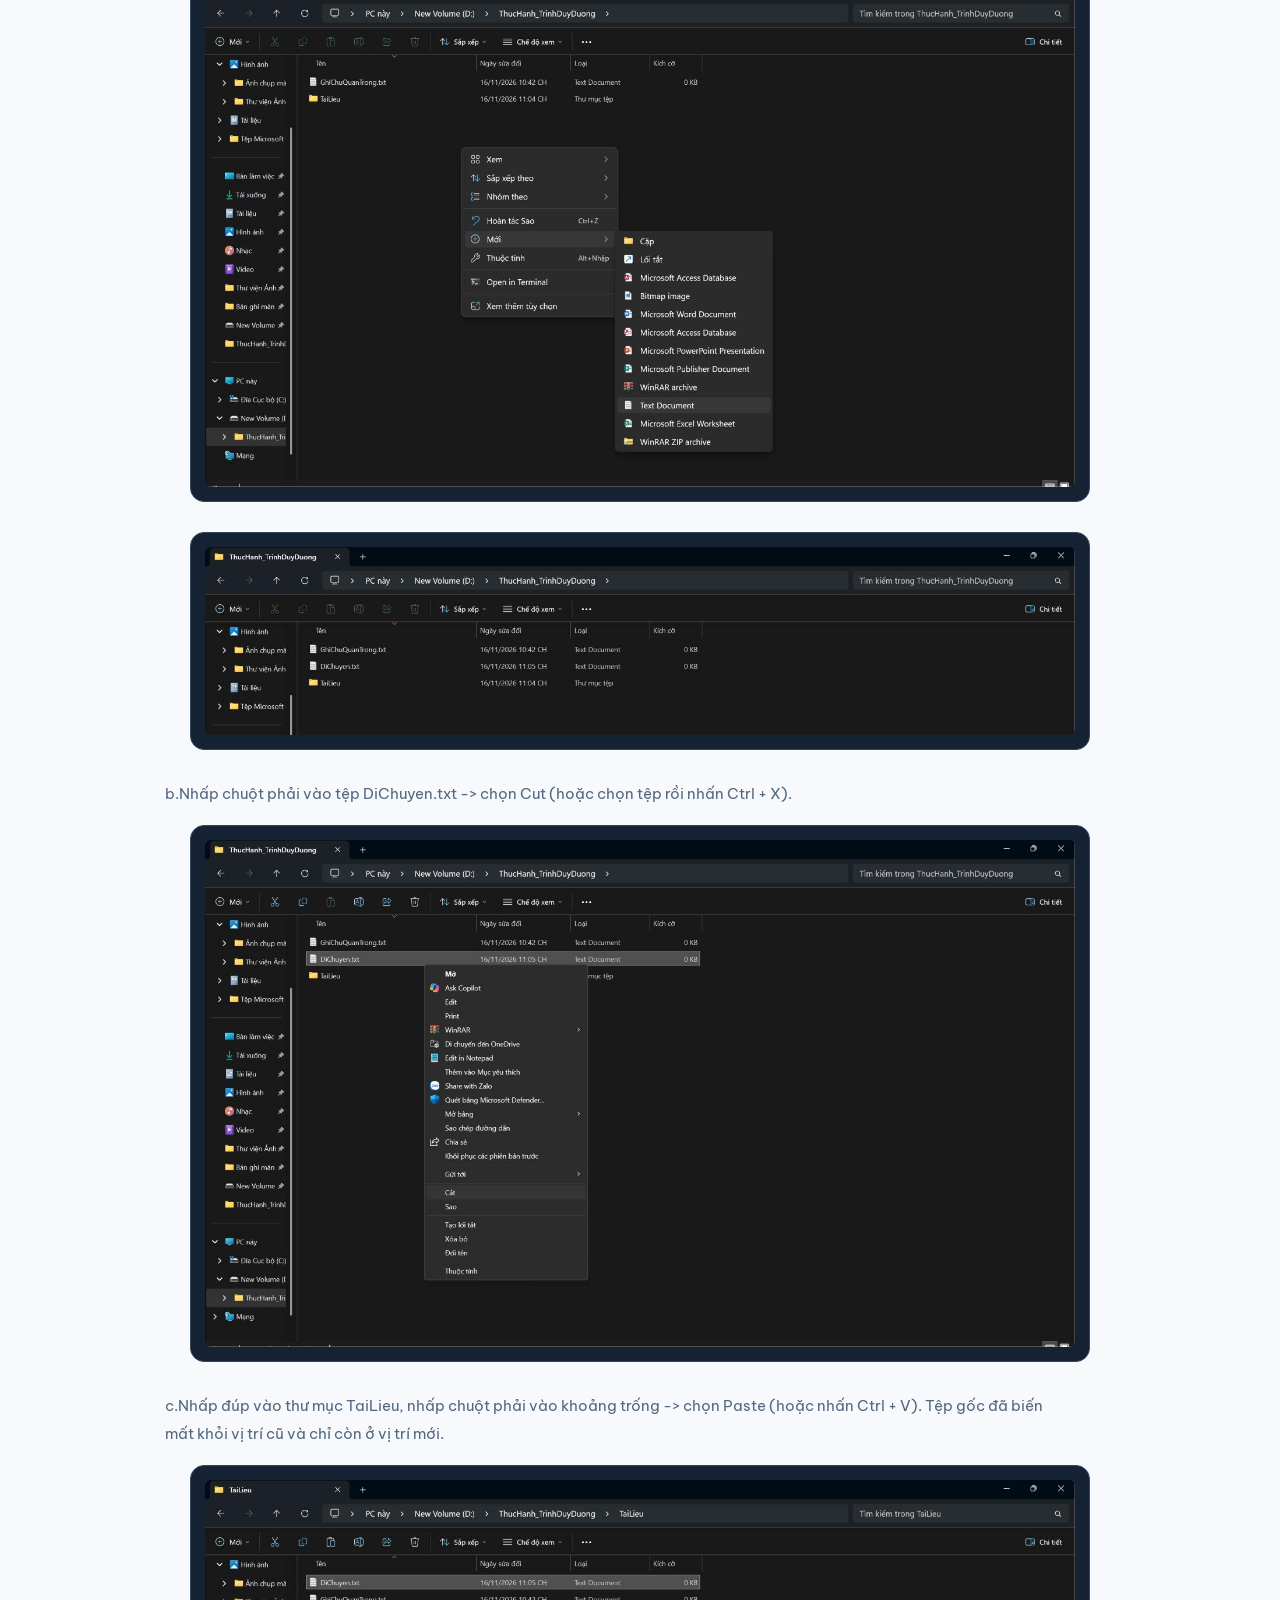
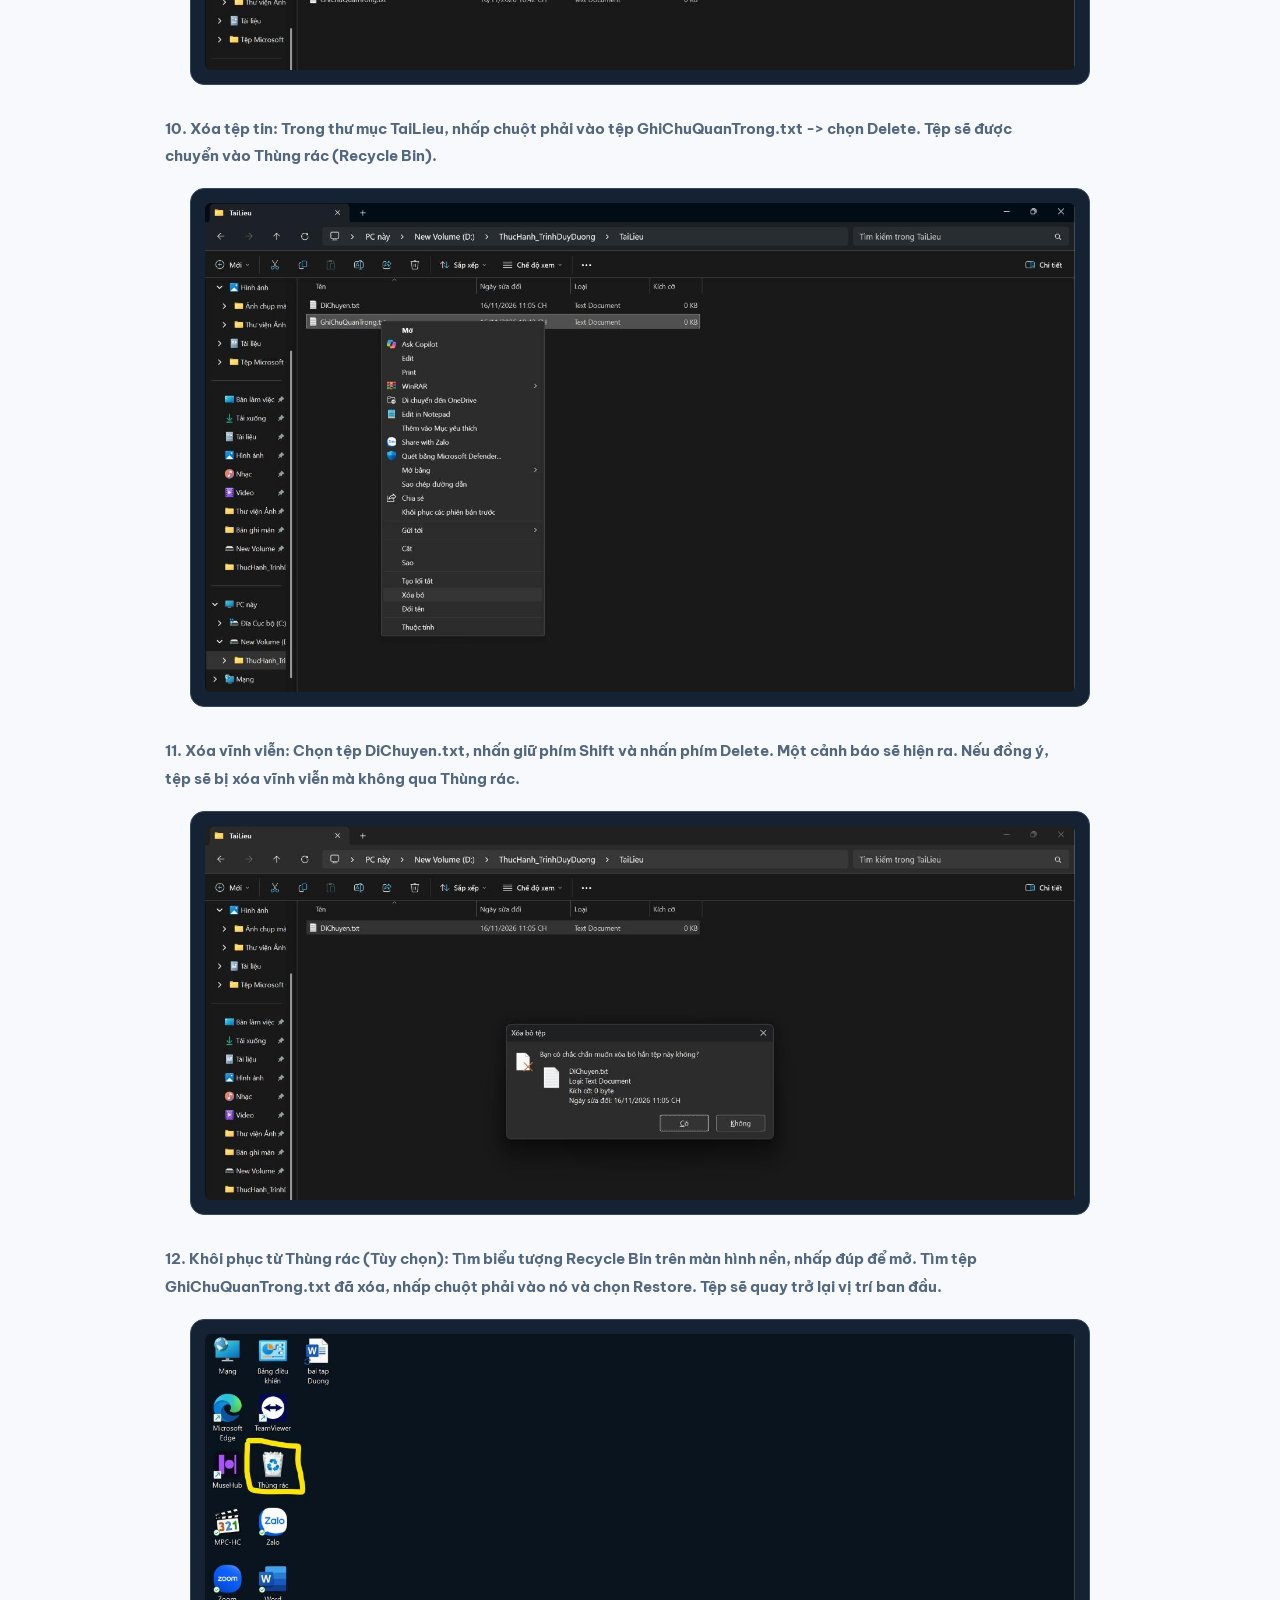
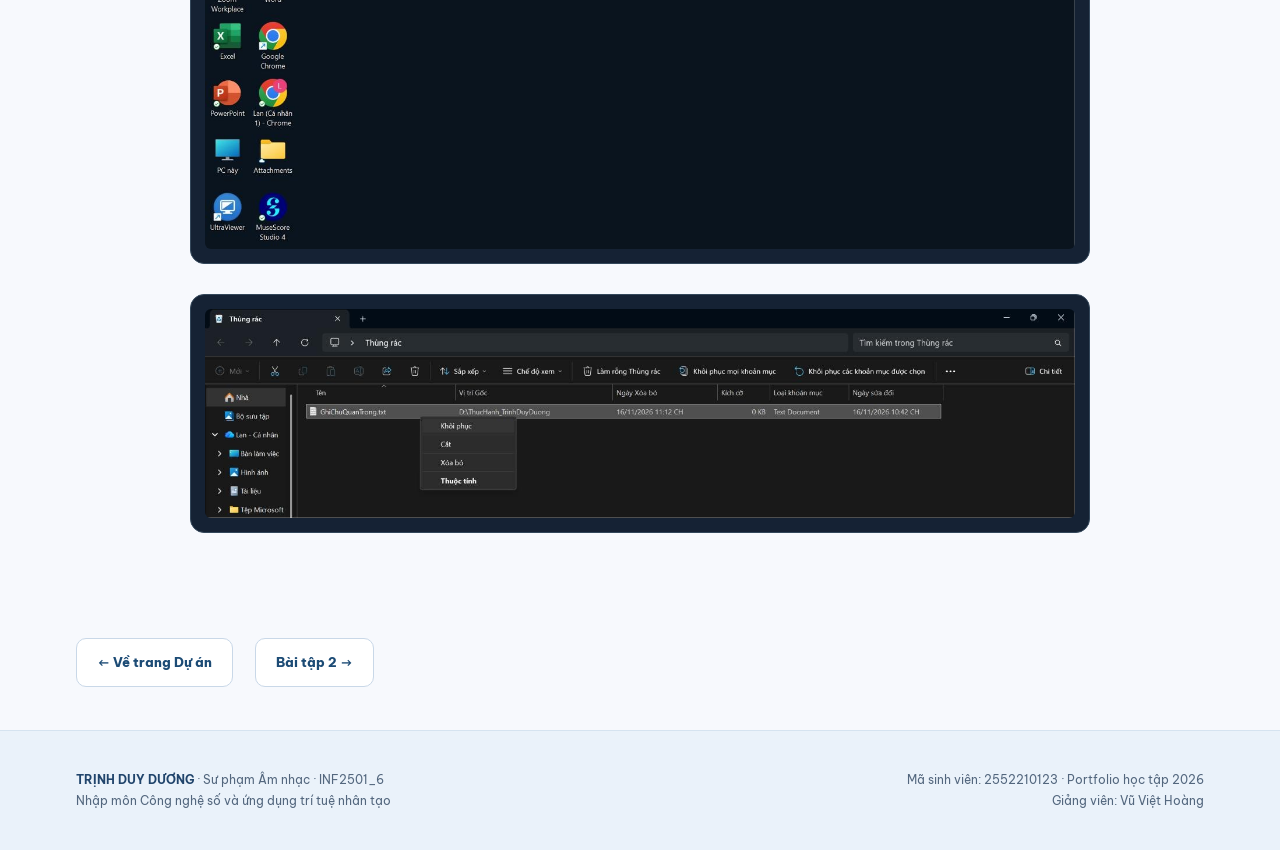
==== commit c15927f3: "Add files via upload" ====
--- a/baitap1.html
+++ b/baitap1.html
@@ -1,13 +1,45 @@
 <!DOCTYPE html>
 
-<html lang="vi"><head><meta charset="utf-8"/><meta content="width=device-width, initial-scale=1" name="viewport"/><meta content="Portfolio học phần Công nghệ số và AI – Trịnh Duy Dương" name="description"/><title>Thao tác cơ bản với tệp tin và thư mục | DUONG MUSIC</title><link href="style.css" rel="stylesheet"/><script defer="True" src="assets/evidence.js"></script></head><body><header><div class="wrap nav"><a class="brand" href="index.html">♪ DUONG MUSIC</a><nav class="links"><a class="" href="index.html">Giới thiệu</a><a class="" href="projects.html">Dự án</a><a class="" href="conclusion.html">Tổng kết</a><a class="active" href="baitap1.html">Bài tập 1</a><a class="" href="baitap2.html">Bài tập 2</a><a class="" href="baitap3.html">Bài tập 3</a><a class="" href="baitap4.html">Bài tập 4</a><a class="" href="baitap5.html">Bài tập 5</a><a class="" href="baitap6.html">Bài tập 6</a></nav></div></header><main class="wrap"><div class="hero"><div class="eyebrow">01 / Máy tính &amp; thiết bị</div><h1>Thao tác cơ bản với tệp tin và thư mục</h1><p class="lead">Tổ chức học liệu như tổ chức một bản tổng phổ: mỗi thành phần có vị trí, tên gọi và quy tắc riêng.</p><div class="rule"></div></div><section class="section"><h2>Mục tiêu</h2><p>Tạo, đổi tên, sao chép, di chuyển, xóa và phục hồi tệp/thư mục trên Windows; thiết kế cấu trúc lưu trữ dễ tìm, dễ sao lưu.</p></section><section class="section"><h2>Cấu trúc thư mục và cách tổ chức</h2><div class="card"><pre style="white-space:pre-wrap;color:#f5d18b">ThucHanh_TrinhDuyDuong/
-├── 01_TaiLieu/
-│   ├── BaiGiang/
-│   └── TaiLieuThamKhao/
-├── 02_HinhAnh/
-├── 03_AmThanh/
-├── 04_SanPham/
-└── 05_SaoLuu/</pre></div></section><section class="section"><h2>Quy tắc đặt tên</h2><div class="tablewrap"><table><thead><tr><th>Thành phần</th><th>Quy tắc</th><th>Ví dụ</th></tr></thead><tbody><tr><td>Ngày</td><td>YYYYMMDD</td><td>20261115</td></tr><tr><td>Chủ đề</td><td>Không dấu, nối bằng dấu gạch dưới</td><td>GiaoDucAmNhac</td></tr><tr><td>Phiên bản</td><td>v01, v02...</td><td>v02</td></tr><tr><td>Tên hoàn chỉnh</td><td>Ngày_Chủ đề_Phiên bản</td><td>20261115_GiaoDucAmNhac_v02.docx</td></tr></tbody></table></div></section><section class="section"><h2>Quy trình thực hiện</h2><div class="flow"><div class="step"><strong>01</strong><p>Tạo thư mục gốc</p></div><div class="step"><strong>02</strong><p>Tạo thư mục con</p></div><div class="step"><strong>03</strong><p>Đổi tên tệp</p></div><div class="step"><strong>04</strong><p>Sao chép và di chuyển</p></div><div class="step"><strong>05</strong><p>Xóa, khôi phục và kiểm tra</p></div></div></section><section class="section"><h2>Kết quả thực hành</h2><div class="panel"><p>Cấu trúc thư mục được tổ chức theo từng nhóm tài nguyên: tài liệu, hình ảnh, âm thanh, sản phẩm và bản sao lưu. Cách phân chia này giúp việc tìm kiếm và quản lý học liệu âm nhạc thuận tiện, đồng thời hạn chế nhầm lẫn giữa các phiên bản.</p><p><strong>Sản phẩm trình bày:</strong> sơ đồ cây thư mục, bảng quy tắc đặt tên tệp, quy trình năm bước và hai ảnh chụp File Explorer.</p><p><strong>Thao tác thực hành:</strong> tạo và đổi tên thư mục; sao chép, di chuyển tệp; xóa và khôi phục bằng Recycle Bin. Hai ảnh bên dưới ghi lại cấu trúc thư mục và danh sách tệp trong File Explorer; các thao tác sao chép, di chuyển và khôi phục được trình bày trong quy trình.</p></div><div class="evidence-gallery" id="minhchung-bt1"><h3>Hình ảnh tổ chức thư mục và tệp</h3><div style="display:grid;grid-template-columns:repeat(auto-fit,minmax(280px,1fr));gap:18px;margin-top:14px">
-<figure style="margin:0;padding:12px;background:#1b2939;border:1px solid #34485b;border-radius:12px"><img src="assets/BT1_CauTrucThuMuc.png" alt="Ảnh minh chứng Bài tập 1: ba thư mục 01_TaiLieu, 02_HinhAnh, 03_SanPham" style="display:block;width:100%;height:auto;border-radius:7px"/><figcaption style="padding-top:10px;color:#c8d6e4;font-size:14px">Ảnh 1. Cấu trúc thư mục Bài tập 1 trong File Explorer.</figcaption></figure>
-<figure style="margin:0;padding:12px;background:#1b2939;border:1px solid #34485b;border-radius:12px"><img src="assets/BT1_DanhSachAnhMinhChung.png" alt="Ảnh minh chứng Bài tập 1: danh sách ảnh đã lưu trong thư mục 02_HinhAnh" style="display:block;width:100%;height:auto;border-radius:7px"/><figcaption style="padding-top:10px;color:#c8d6e4;font-size:14px">Ảnh 2. Danh sách ảnh minh chứng đã lưu trong thư mục 02_HinhAnh.</figcaption></figure>
-</div></div></section><section class="section"><h2>Công cụ và khó khăn</h2><p><b>Công cụ:</b> Windows File Explorer. <b>Khó khăn thường gặp:</b> nhầm giữa Copy và Cut, tệp trùng tên; <b>giải pháp:</b> dùng quy tắc tên nhất quán và kiểm tra vị trí tệp sau thao tác. Để hạn chế sai sót, cần kiểm tra tên và vị trí lưu của tệp sau mỗi thao tác.</p></section><p><a class="btn" href="projects.html">← Về trang Dự án</a> <a class="btn" href="baitap2.html">Bài tập 2 →</a></p></main><footer><div class="wrap footer-grid"><div><strong>TRỊNH DUY DƯƠNG</strong> · Sư phạm Âm nhạc · INF2501_6<br/>Nhập môn Công nghệ số và ứng dụng trí tuệ nhân tạo</div><div>Mã sinh viên: 2552210123 · Portfolio học tập 2026<br/>Giảng viên: Vũ Việt Hoàng</div></div></footer></body></html>+<html lang="vi"><head><meta charset="utf-8"/><meta content="width=device-width, initial-scale=1" name="viewport"/><meta content="Portfolio học phần Công nghệ số và AI – Trịnh Duy Dương" name="description"/><title>Thao tác cơ bản với tệp tin và thư mục | Trịnh Duy Dương 2552210123</title><link href="style.css" rel="stylesheet"/><script defer="True" src="assets/evidence.js"></script><style>.bt1-document{max-width:950px;margin-inline:auto}.bt1-document h2{font-size:clamp(1.15rem,2vw,1.55rem);line-height:1.55}.bt1-document h3{margin-top:30px}.bt1-document p{line-height:1.85;white-space:pre-wrap;overflow-wrap:anywhere}.bt1-step{font-weight:650;color:#f5d18b;margin-top:28px}.bt1-figure{margin:18px auto 30px;padding:14px;border:1px solid #34485b;border-radius:14px;background:#152234;max-width:900px}.bt1-figure img{display:block;max-width:100%;width:auto;height:auto;margin:auto;border-radius:6px;object-fit:contain}.bt1-figure figcaption{margin-top:12px;color:#b7c9d9;font-size:.85rem;text-align:center}.bt1-bottom{display:flex;gap:12px;flex-wrap:wrap;margin-top:30px}</style></head><body><header><div class="wrap nav"><a class="brand" href="index.html">TRỊNH DUY DƯƠNG <span class="brand-id">2552210123</span></a><nav class="links"><a href="index.html">Giới thiệu</a><details class="project-menu current-section"><summary>Dự án</summary><div class="project-submenu"><a href="projects.html">Tất cả dự án</a><a class="active" href="baitap1.html">Bài tập 1</a><a href="baitap2.html">Bài tập 2</a><a href="baitap3.html">Bài tập 3</a><a href="baitap4.html">Bài tập 4</a><a href="baitap5.html">Bài tập 5</a><a href="baitap6.html">Bài tập 6</a></div></details><a href="conclusion.html">Tổng kết</a></nav></div></header><main class="wrap"><div class="hero"><div class="eyebrow">01 / CHƯƠNG 1 · MÁY TÍNH VÀ CÁC THIẾT BỊ NGOẠI VI</div><h1>Thao tác cơ bản với tệp tin và thư mục</h1><p class="lead">Nội dung và hình ảnh minh chứng được giữ nguyên theo tài liệu Word Bài tập 1 mới.</p><div class="rule"></div></div><section class="section bt1-document"><h2>Chương 1: Máy tính và các thiết bị ngoại vi – Bài tập: Thao tác cơ bản với tệp tin và thư mục</h2>
+<h3>a) Mục tiêu</h3>
+<p>Rèn luyện kỹ năng tạo, đổi tên, sao chép, di chuyển, xóa tệp tin và thư mục một cách thành thạo trên hệ điều hành Windows</p>
+<p>Công cụ sử dụng: File Explorer của hệ điều hành, công cụ chụp màn hình</p>
+<h3>B) Yêu cầu thực hiện</h3>
+<p class="bt1-step">1. Mở File Explorer: Nhấn tổ hợp phím Windows + E hoặc nhấp vào biểu tượng thư mục màu vàng trên thanh tác vụ.</p>
+<figure class="bt1-figure"><img alt="Ảnh minh chứng gốc số 1 từ tài liệu Bài tập 1" loading="lazy" src="assets/Bai1_Moi/anh-minh-chung-01.jpg"/></figure>
+<p class="bt1-step">2. Truy cập ổ đĩa/thư mục: Ở cột bên trái, nhấp vào This PC, sau đó nhấp đúp vào một ổ đĩa không phải ổ hệ thống (ví dụ: ổ D: hoặc E:). Nếu chỉ có ổ C:, hãy vào thư mục Documents.</p>
+<figure class="bt1-figure"><img alt="Ảnh minh chứng gốc số 2 từ tài liệu Bài tập 1" loading="lazy" src="assets/Bai1_Moi/anh-minh-chung-02.jpg"/></figure>
+<p class="bt1-step">3. Tạo thư mục mới: Nhấp chuột phải vào một khoảng trống -&gt; chọn New -&gt; Folder. Đặt tên thư mục là ThucHanh_hotensinhvien (ví dụ: ThucHanh_NguyenVanA). Nhấn Enter.</p>
+<figure class="bt1-figure"><img alt="Ảnh minh chứng gốc số 3 từ tài liệu Bài tập 1" loading="lazy" src="assets/Bai1_Moi/anh-minh-chung-03.jpg"/></figure>
+<p class="bt1-step">4. Vào thư mục vừa tạo: Nhấp đúp vào thư mục ThucHanh_NguyenVanA.</p>
+<figure class="bt1-figure"><img alt="Ảnh minh chứng gốc số 4 từ tài liệu Bài tập 1" loading="lazy" src="assets/Bai1_Moi/anh-minh-chung-04.jpg"/></figure>
+<p class="bt1-step">5. Tạo tệp tin văn bản: Nhấp chuột phải vào khoảng trống -&gt; New -&gt; Text Document. Đặt tên là GhiChu.txt. Nhấn Enter.</p>
+<figure class="bt1-figure"><img alt="Ảnh minh chứng gốc số 5 từ tài liệu Bài tập 1" loading="lazy" src="assets/Bai1_Moi/anh-minh-chung-05.jpg"/></figure>
+<figure class="bt1-figure"><img alt="Ảnh minh chứng gốc số 6 từ tài liệu Bài tập 1" loading="lazy" src="assets/Bai1_Moi/anh-minh-chung-06.jpg"/></figure>
+<p class="bt1-step">6. Đổi tên tệp tin: Nhấp chuột phải vào tệp GhiChu.txt -&gt; chọn Rename. Đổi tên thành GhiChuQuanTrong.txt. Nhấn Enter.</p>
+<figure class="bt1-figure"><img alt="Ảnh minh chứng gốc số 7 từ tài liệu Bài tập 1" loading="lazy" src="assets/Bai1_Moi/anh-minh-chung-07.jpg"/></figure>
+<figure class="bt1-figure"><img alt="Ảnh minh chứng gốc số 8 từ tài liệu Bài tập 1" loading="lazy" src="assets/Bai1_Moi/anh-minh-chung-08.jpg"/></figure>
+<p class="bt1-step">7. Tạo thư mục con: Trong thư mục ThucHanh_NguyenVanA, nhấp chuột phải -&gt; New -&gt; Folder. Đặt tên là TaiLieu.</p>
+<figure class="bt1-figure"><img alt="Ảnh minh chứng gốc số 9 từ tài liệu Bài tập 1" loading="lazy" src="assets/Bai1_Moi/anh-minh-chung-09.jpg"/></figure>
+<figure class="bt1-figure"><img alt="Ảnh minh chứng gốc số 10 từ tài liệu Bài tập 1" loading="lazy" src="assets/Bai1_Moi/anh-minh-chung-10.jpg"/></figure>
+<p class="bt1-step">8. Sao chép tệp tin (Copy &amp; Paste):</p>
+<p>a.Nhấp chuột phải vào tệp GhiChuQuanTrong.txt -&gt; chọn Copy (hoặc chọn tệp rồi nhấn Ctrl + C).</p>
+<figure class="bt1-figure"><img alt="Ảnh minh chứng gốc số 11 từ tài liệu Bài tập 1" loading="lazy" src="assets/Bai1_Moi/anh-minh-chung-11.jpg"/></figure>
+<p>b.Nhấp đúp vào thư mục TaiLieu, nhấp chuột phải vào khoảng trống bên trong -&gt; chọn Paste (hoặc nhấn Ctrl + V). Bây giờ bạn có một bản sao của tệp trong thư mục TaiLieu.</p>
+<figure class="bt1-figure"><img alt="Ảnh minh chứng gốc số 12 từ tài liệu Bài tập 1" loading="lazy" src="assets/Bai1_Moi/anh-minh-chung-12.jpg"/></figure>
+<figure class="bt1-figure"><img alt="Ảnh minh chứng gốc số 13 từ tài liệu Bài tập 1" loading="lazy" src="assets/Bai1_Moi/anh-minh-chung-13.jpg"/></figure>
+<p class="bt1-step">9. Di chuyển tệp tin (Cut &amp; Paste):</p>
+<p>a.Quay lại thư mục ThucHanh_NguyenVanA. Tạo một tệp mới tên là DiChuyen.txt.</p>
+<figure class="bt1-figure"><img alt="Ảnh minh chứng gốc số 14 từ tài liệu Bài tập 1" loading="lazy" src="assets/Bai1_Moi/anh-minh-chung-14.jpg"/></figure>
+<figure class="bt1-figure"><img alt="Ảnh minh chứng gốc số 15 từ tài liệu Bài tập 1" loading="lazy" src="assets/Bai1_Moi/anh-minh-chung-15.jpg"/></figure>
+<p>b.Nhấp chuột phải vào tệp DiChuyen.txt -&gt; chọn Cut (hoặc chọn tệp rồi nhấn Ctrl + X).</p>
+<figure class="bt1-figure"><img alt="Ảnh minh chứng gốc số 16 từ tài liệu Bài tập 1" loading="lazy" src="assets/Bai1_Moi/anh-minh-chung-16.png"/></figure>
+<p>c.Nhấp đúp vào thư mục TaiLieu, nhấp chuột phải vào khoảng trống -&gt; chọn Paste (hoặc nhấn Ctrl + V). Tệp gốc đã biến mất khỏi vị trí cũ và chỉ còn ở vị trí mới.</p>
+<figure class="bt1-figure"><img alt="Ảnh minh chứng gốc số 17 từ tài liệu Bài tập 1" loading="lazy" src="assets/Bai1_Moi/anh-minh-chung-17.png"/></figure>
+<p class="bt1-step">10. Xóa tệp tin: Trong thư mục TaiLieu, nhấp chuột phải vào tệp GhiChuQuanTrong.txt -&gt; chọn Delete. Tệp sẽ được chuyển vào Thùng rác (Recycle Bin).</p>
+<figure class="bt1-figure"><img alt="Ảnh minh chứng gốc số 18 từ tài liệu Bài tập 1" loading="lazy" src="assets/Bai1_Moi/anh-minh-chung-18.png"/></figure>
+<p class="bt1-step">11. Xóa vĩnh viễn: Chọn tệp DiChuyen.txt, nhấn giữ phím Shift và nhấn phím Delete. Một cảnh báo sẽ hiện ra. Nếu đồng ý, tệp sẽ bị xóa vĩnh viễn mà không qua Thùng rác.</p>
+<figure class="bt1-figure"><img alt="Ảnh minh chứng gốc số 19 từ tài liệu Bài tập 1" loading="lazy" src="assets/Bai1_Moi/anh-minh-chung-19.png"/></figure>
+<p class="bt1-step">12. Khôi phục từ Thùng rác (Tùy chọn): Tìm biểu tượng Recycle Bin trên màn hình nền, nhấp đúp để mở. Tìm tệp GhiChuQuanTrong.txt đã xóa, nhấp chuột phải vào nó và chọn Restore. Tệp sẽ quay trở lại vị trí ban đầu.</p>
+<figure class="bt1-figure"><img alt="Ảnh minh chứng gốc số 20 từ tài liệu Bài tập 1" loading="lazy" src="assets/Bai1_Moi/anh-minh-chung-20.png"/></figure>
+<figure class="bt1-figure"><img alt="Ảnh minh chứng gốc số 21 từ tài liệu Bài tập 1" loading="lazy" src="assets/Bai1_Moi/anh-minh-chung-21.png"/></figure></section><p class="bt1-bottom"><a class="btn" href="projects.html">← Về trang Dự án</a> <a class="btn" href="baitap2.html">Bài tập 2 →</a></p></main><footer><div class="wrap footer-grid"><div><strong>TRỊNH DUY DƯƠNG</strong> · Sư phạm Âm nhạc · INF2501_6<br/>Nhập môn Công nghệ số và ứng dụng trí tuệ nhân tạo</div><div>Mã sinh viên: 2552210123 · Portfolio học tập 2026<br/>Giảng viên: Vũ Việt Hoàng</div></div></footer></body></html>
--- a/style.css
+++ b/style.css
@@ -35,3 +35,107 @@
 
 /* Full-length navigation labels, responsive wrapping */
 .nav{gap:16px;flex-wrap:wrap;padding-top:13px;padding-bottom:13px}.links{display:flex;flex-wrap:wrap;align-items:center;justify-content:flex-end;gap:4px}.links a{white-space:nowrap;font-size:clamp(11px,.82vw,13px);padding:9px 10px}@media(max-width:1050px){.nav{justify-content:center}.links{justify-content:center}}
+
+/* Bai 5: faithful Word transcription and original embedded QR image */
+.bt5-word{max-width:1100px;margin:28px auto 70px}.bt5-sheet{background:#1b2837;border:1px solid #3c5064;border-radius:20px;padding:clamp(20px,4vw,55px);box-shadow:0 20px 55px #0002;color:#e9edf2}.bt5-sheet h1{text-align:center;font-size:clamp(27px,4vw,43px);letter-spacing:.03em;color:#f4f5f8;margin:0 0 12px}.bt5-subtitle{text-align:center;font-weight:700;font-size:clamp(17px,2.5vw,24px);color:#e9c78c;margin:0 0 8px}.bt5-subtitle2{text-align:center;font-size:17px;color:#d9e6f2;margin:0 0 26px}.bt5-sheet h2{color:#e7c08a;border-bottom:1px solid #506175;padding-bottom:10px;margin:34px 0 16px;font-size:clamp(20px,2.4vw,26px)}.bt5-sheet h3{font-size:18px;color:#c5d9f0;margin:22px 0 10px}.bt5-sheet p{line-height:1.85;margin:11px 0;color:#e2e8ef}.bt5-sheet .bt5-bullet{padding-left:26px;position:relative}.bt5-bullet:before{content:'•';position:absolute;left:8px;color:#e7c08a}.bt5-tablewrap{overflow-x:auto;margin:18px 0 26px;border:1px solid #46576b;border-radius:12px}.bt5-tablewrap table{width:100%;border-collapse:collapse;min-width:490px}.bt5-tablewrap th{background:#34495d;color:#fff;font-weight:700}.bt5-tablewrap td,.bt5-tablewrap th{padding:13px 15px;border-bottom:1px solid #46576b;vertical-align:top;line-height:1.55;text-align:left}.bt5-image{text-align:center;margin:22px 0 8px}.bt5-image img{display:block;max-width:260px;width:100%;height:auto;margin:auto;background:white;padding:14px;border-radius:12px}.bt5-caption{text-align:center!important;font-style:italic;color:#bfc9d5!important}.bt5-video-label{text-align:center;font-weight:700;color:#f2d5a5!important}.bt5-sheet a{color:#a9d5ff;overflow-wrap:anywhere}.bt5-video{position:relative;width:100%;aspect-ratio:16/9;overflow:hidden;border-radius:14px;border:1px solid #42576c;background:#0d1722;margin:20px auto 25px}.bt5-video iframe{width:100%;height:100%;border:0;display:block}.bt5-bottom-nav{display:flex;flex-wrap:wrap;gap:12px;margin:26px 0}@media(max-width:650px){.bt5-sheet{padding:18px}.bt5-tablewrap td,.bt5-tablewrap th{padding:9px}.bt5-sheet p{font-size:15px}}
+
+
+/* Bai 6: original Word content, typography and spacing only */
+.bt6-section { max-width: 100%; }
+.bt6-section p { line-height: 1.85; margin: 0 0 1.1rem; overflow-wrap: anywhere; white-space: pre-wrap; }
+.bt6-section h2 { line-height: 1.4; margin-bottom: 1.3rem; }
+.bt6-section h3 { line-height: 1.5; margin-bottom: 1.2rem; }
+.bt6-meta, .bt6-intro { line-height: 1.8; }
+.bt6-principle { padding: 1rem 1.2rem; border-left: 3px solid #c8a35d; background: rgba(150,170,200,.07); border-radius: 0 10px 10px 0; }
+.bt6-step { padding: .55rem 0; }
+.bt6-figure { margin: 1.5rem auto; max-width: 750px; text-align: center; }
+.bt6-figure img { display: block; width: 100%; height: auto; object-fit: contain; border-radius: 10px; }
+
+/* Navigation: six assignments nested inside the Du an menu */
+.links{display:flex;align-items:center;gap:7px;flex-wrap:wrap}
+.project-menu{position:relative;display:block}
+.project-menu summary{list-style:none;cursor:pointer;user-select:none;color:#c6d0dc;padding:9px 15px;border-radius:9px;font-size:12px;font-weight:700;white-space:nowrap;transition:background .2s}
+.project-menu summary::-webkit-details-marker{display:none}
+.project-menu summary::after{content:" ▾";font-size:11px;color:#c6a06b}
+.project-menu summary:hover,.project-menu[open] summary,.project-menu.current-section summary{background:#293b4e;color:#f1f5f9}
+.project-submenu{position:absolute;top:calc(100% + 8px);left:0;min-width:215px;z-index:90;background:#1b2a3b;border:1px solid #43546a;box-shadow:0 15px 32px #0005;border-radius:13px;padding:9px;display:flex;flex-direction:column;gap:3px}
+.project-submenu a,.links .project-submenu a[href^='baitap']{display:block;padding:10px 13px;font-size:13px;color:#dce5ef;border-radius:8px;text-decoration:none}
+.project-submenu a:hover,.project-submenu a.active{background:#31465d;color:white}
+.project-submenu a:first-child{border-bottom:1px solid #42546a;border-radius:0;padding-bottom:12px;margin-bottom:3px;color:#e9c78c}
+@media(max-width:680px){.links{width:100%;justify-content:flex-start}.project-submenu{position:absolute;left:0;min-width:210px;max-width:calc(100vw - 32px)}}
+
+
+/* LIGHT THEME – requested visual-only redesign, 19 Nov 2026 */
+:root{--bg:#f7f9fd;--paper:#ffffff;--ink:#203047;--sub:#617086;--navy:#173d65;--navy2:#dfeaf7;--gold:#b98538;--line:#dce5ef;--soft:#edf4fb;--shadow:0 12px 34px rgba(36,72,115,.075)}
+html{color-scheme:light}
+body{background:var(--bg);color:var(--ink)}
+header{background:rgba(255,255,255,.97);border-bottom:1px solid #dce5ef;box-shadow:0 2px 15px rgba(22,58,95,.045)}
+.brand{color:#163e66;font-size:clamp(14px,1.5vw,19px);letter-spacing:-.03em;white-space:normal}
+.brand::first-letter{color:inherit}.brand-id{font-weight:650;color:#ad7a36;letter-spacing:0;font-size:.82em;margin-left:4px}
+.links a{color:#405671}.links a:hover,.links a.active{color:#17476d;background:#e8f1fb}
+a{color:#17669b}a:hover{color:#0b4978}
+.hero{background:linear-gradient(120deg,#e7f1fc 0%,#f5f9fe 62%,#e9f4fa 100%);color:#183e64;border:1px solid #d9e8f6;box-shadow:0 16px 40px rgba(28,79,124,.08)}
+.hero:after{color:rgba(41,104,158,.065)}.hero .lead{color:#526780}.eyebrow{color:#9d6c2b}.hero h1{color:#173c63}.home-hero:before{border-color:rgba(31,91,148,.12);box-shadow:0 0 0 50px rgba(31,91,148,.025),0 0 0 100px rgba(31,91,148,.025)}
+.section{border-bottom-color:#dce5ef}.section h2,.section h3{color:#1a4269}.section>p,.section-head p{color:#53677e}
+.card,.step{background:#fff;border-color:#dce5ef;box-shadow:var(--shadow)}.card p,.card li{color:#52647b}.muted{color:#617086!important}.section-kicker{color:#a47639}
+.tag{background:#fff5e7;border-color:#eed8b5;color:#97692d}
+.btn{background:#fff;border-color:#c9d8e8;color:#1c4b75}.btn:hover{background:#eef5fc;color:#16416c}.btn.primary{background:#1e5b8c;border-color:#1e5b8c;color:#fff}.hero-cta .btn{background:#1e5b8c;color:white}
+.notice{background:#fffaf0;border-color:#eedcbd;color:#655037}
+.tablewrap{background:#fff;border-color:#dce5ef}th{background:#e9f2fa;color:#21496f}th,td{border-bottom-color:#dce5ef}tr:nth-child(even){background:#f5f9fe}tr:nth-child(odd){background:#fff}
+.figure{background:#f7fafc;border-color:#dce5ef}.caption,.source-preview figcaption{color:#687a8e!important}
+.quote{background:#edf5fc;color:#254b71}.step strong{color:#a57537}
+footer{background:#eaf2fa;color:#53677e;border-top:1px solid #d5e3f0}footer strong,.footer-grid strong{color:#21456c}
+code{background:#eaf1f9;color:#855b29}input,textarea,select{background:#fff;color:#203047;border-color:#c8d9ea}
+.source-preview img{border-color:#d7e4ef!important}
+.evidence-slot{border-color:#b8cde1;background:#f7faff}.evidence-slot span{color:#244669}.evidence-slot small{color:#61768b}
+.project-menu summary{color:#405671}.project-menu summary::after{color:#a77937}
+.project-menu summary:hover,.project-menu[open] summary,.project-menu.current-section summary{background:#e6f0fa;color:#1b4d78}
+.project-submenu{background:#fff;border:1px solid #d4e1ef;box-shadow:0 15px 35px rgba(25,67,107,.16)}
+.project-submenu a,.links .project-submenu a[href^='baitap']{color:#315372}.project-submenu a:hover,.project-submenu a.active{background:#eaf3fc;color:#154a78}
+.project-submenu a:first-child{border-bottom-color:#dce5ef;color:#9b6b30}
+.bt5-sheet{background:#fff;border:1px solid #dce5ef;color:#24364b;box-shadow:0 18px 45px rgba(28,70,110,.07)}
+.bt6-principle{background:#f0f6fc;border-left-color:#bd924e}
+/* Preserve the original screenshot pixels, text, and assignment layout. */
+@media(max-width:680px){.brand{font-size:15px}.brand-id{display:inline-block}}
+
+/* Personal profile: original photograph, responsive two-column arrangement */
+.profile-card{min-width:0}
+.profile-layout{display:grid;grid-template-columns:minmax(145px, 39%) minmax(0,1fr);gap:22px;align-items:start;margin-top:18px}
+.profile-photo{width:100%;border-radius:15px;overflow:hidden;background:#edf4fa;border:1px solid #d9e5f0;box-shadow:0 8px 22px rgba(32,67,106,.1)}
+.profile-photo img{display:block;width:100%;height:auto;aspect-ratio:2/3;object-fit:cover;object-position:center top}
+.profile-details{margin:0;padding-left:20px;min-width:0}
+.profile-details li{margin-bottom:10px;overflow-wrap:anywhere;line-height:1.55}
+@media(max-width:1150px){.profile-layout{grid-template-columns:1fr;gap:18px}.profile-photo{max-width:270px;margin:auto}.profile-details{padding-left:22px}}
+@media(max-width:680px){.profile-layout{grid-template-columns:1fr}.profile-photo{max-width:310px}}
+
+
+/* CONSISTENT LIGHT THEME — contrast and readability repairs across all pages */
+:root{--bg:#f7f9fd;--paper:#fff;--ink:#203047;--sub:#52647b;--navy:#173d65;--gold:#a67532;--line:#dce5ef}
+/* Word-derived content: replace legacy dark-only local styles without altering content */
+.bt3-head{background:linear-gradient(125deg,#eaf3fd,#fff)!important;border:1px solid #d8e5f2!important;box-shadow:0 10px 30px rgba(30,75,120,.06)!important;color:#203047!important}
+.bt3-head .eyebrow{color:#8d642f!important}.bt3-head h1{color:#183f68!important}.bt3-head p{color:#3e5670!important}
+.bt3-section{background:#fff!important;border:1px solid #dce5ef!important;color:#25364b!important;box-shadow:0 8px 26px rgba(26,70,110,.035)!important}
+.bt3-section h2{color:#174a78!important}.bt3-section h3{color:#285a83!important}
+.bt3-section p,.bt3-section li{color:#31455c!important}
+.bt3-section .bt3-prompt{background:#edf5fd!important;border-left-color:#5b93c3!important;color:#243a53!important}
+.bt3-section th{background:#e7f1fb!important;color:#173e64!important}.bt3-section td{background:#fff!important;color:#2b4159!important}.bt3-section tr:nth-child(even) td{background:#f7faff!important}
+.bt3-section th,.bt3-section td{border-color:#d7e3f0!important}
+.bt4-word{color:#25364b!important}.bt4-word .bt4-sheet{background:#fff!important;border:1px solid #dce5ef!important;box-shadow:0 15px 45px rgba(27,70,112,.075)!important;color:#25364b!important}
+.bt4-word h1{color:#183f68!important}.bt4-word .bt4-sheet>p:nth-child(2){color:#285d88!important}
+.bt4-word h2{color:#1d527e!important;border-top-color:#dce5ef!important}.bt4-word h3{color:#2a608a!important}
+.bt4-word p,.bt4-word li{color:#30465f!important}.bt4-word .bt4-list:before{color:#b98538!important}
+.bt4-word .bt4-tablewrap{border-color:#dce5ef!important}.bt4-word th{background:#e8f2fc!important;color:#21486c!important}.bt4-word td{background:#fff!important;color:#30465f!important}.bt4-word tr:nth-child(even) td{background:#f6faff!important}
+.bt4-word th,.bt4-word td{border-color:#dce5ef!important}.bt4-word a{color:#17669b!important}
+.bt5-sheet{background:#fff!important;color:#26394f!important;border:1px solid #dce5ef!important}
+.bt5-sheet h1{color:#183f68!important}.bt5-subtitle{color:#a67532!important}.bt5-subtitle2{color:#395b79!important}
+.bt5-sheet h2{color:#1e527e!important;border-bottom-color:#dce5ef!important}.bt5-sheet h3{color:#2c5e86!important}
+.bt5-sheet p,.bt5-sheet li{color:#30465e!important}.bt5-sheet .bt5-caption{color:#52647b!important}.bt5-sheet .bt5-video-label{color:#9c6c2f!important}
+.bt5-sheet a{color:#14649a!important}.bt5-sheet .bt5-tablewrap{border-color:#dce5ef!important}
+.bt5-sheet th{background:#e8f2fb!important;color:#1e476c!important}.bt5-sheet td{background:#fff!important;color:#2c4158!important;border-color:#dce5ef!important}.bt5-sheet tr:nth-child(even) td{background:#f6faff!important}
+.bt5-sheet .bt5-bullet:before{color:#a67532!important}
+/* Keep all six assignments readable on white backgrounds */
+main{color:var(--ink)}main p,main li{opacity:1}main h1,main h2,main h3{opacity:1}
+@media(max-width:700px){.bt3-section,.bt4-word .bt4-sheet,.bt5-sheet{box-shadow:none!important}}
+
+/* Tong ket – giao dien sang, rieng biet, de doc */
+.conclusion-hero{padding-bottom:24px}.conclusion-hero h1{max-width:850px}.conclusion-intro{margin:6px 0 28px;padding:16px 20px;border:1px solid #dbe4ee;border-radius:14px;background:#fff;color:#42536d;line-height:1.8}.conclusion-dot{padding:0 7px;color:#b48a47}.conclusion-section{padding-top:32px;padding-bottom:32px}.conclusion-heading{display:flex;align-items:flex-start;gap:16px;margin-bottom:22px}.conclusion-heading h2{margin:0!important;font-size:clamp(1.3rem,2.2vw,1.75rem);line-height:1.4;color:#1e395f!important}.conclusion-number{display:inline-flex;align-items:center;justify-content:center;flex:0 0 49px;height:49px;border-radius:13px;background:#e8f0fb;color:#20456f;font-weight:800;font-size:1.08rem}.conclusion-body{max-width:900px}.conclusion-body p,.conclusion-feature p,.conclusion-skill p,.conclusion-after,.conclusion-section-desc,.conclusion-end p{color:#3f5068!important;line-height:1.85;font-size:1rem}.conclusion-body p{margin:0 0 16px}.conclusion-skill-grid,.conclusion-two-col,.conclusion-project-grid{display:grid;grid-template-columns:repeat(2,minmax(0,1fr));gap:16px}.conclusion-skill,.conclusion-feature,.conclusion-project{background:#fff!important;border:1px solid #dce5ef;border-radius:17px;padding:23px;box-shadow:0 8px 22px rgba(26,53,90,.045)}.conclusion-skill-label,.conclusion-feature-kicker,.conclusion-project-no{font-size:.8rem;letter-spacing:.045em;font-weight:750;color:#9a7034!important;text-transform:uppercase}.conclusion-skill h3,.conclusion-feature h3{margin:10px 0!important;color:#213d63!important;font-size:1.1rem}.conclusion-skill p,.conclusion-feature p{margin:0}.conclusion-after{margin:20px 0 0}.conclusion-feature{border-top:4px solid #c69b57}.conclusion-section-desc{margin:-4px 0 18px}.conclusion-project{text-decoration:none!important;display:flex;flex-direction:column;gap:12px;min-height:164px;transition:transform .2s,border-color .2s,box-shadow .2s}.conclusion-project strong{font-size:1.05rem;color:#203c63!important;line-height:1.5}.conclusion-project-link{margin-top:auto;font-size:.92rem;color:#225d9b!important;font-weight:700}.conclusion-project:hover{transform:translateY(-3px);border-color:#8daed5;box-shadow:0 12px 26px rgba(26,53,90,.1)}.conclusion-back{text-align:right;margin-top:20px}.conclusion-back a{color:#245b96;font-weight:700}.conclusion-end{background:#edf3fa;border:1px solid #d9e4f0;border-radius:17px;padding:24px;margin:12px 0 42px}.conclusion-end strong{font-size:1.15rem;color:#1d3c65}.conclusion-end p{margin:8px 0 0}@media(max-width:700px){.conclusion-skill-grid,.conclusion-two-col,.conclusion-project-grid{grid-template-columns:1fr}.conclusion-heading{gap:12px}.conclusion-number{flex-basis:42px;height:42px}.conclusion-intro{padding:14px}.conclusion-skill,.conclusion-feature,.conclusion-project{padding:18px}}
